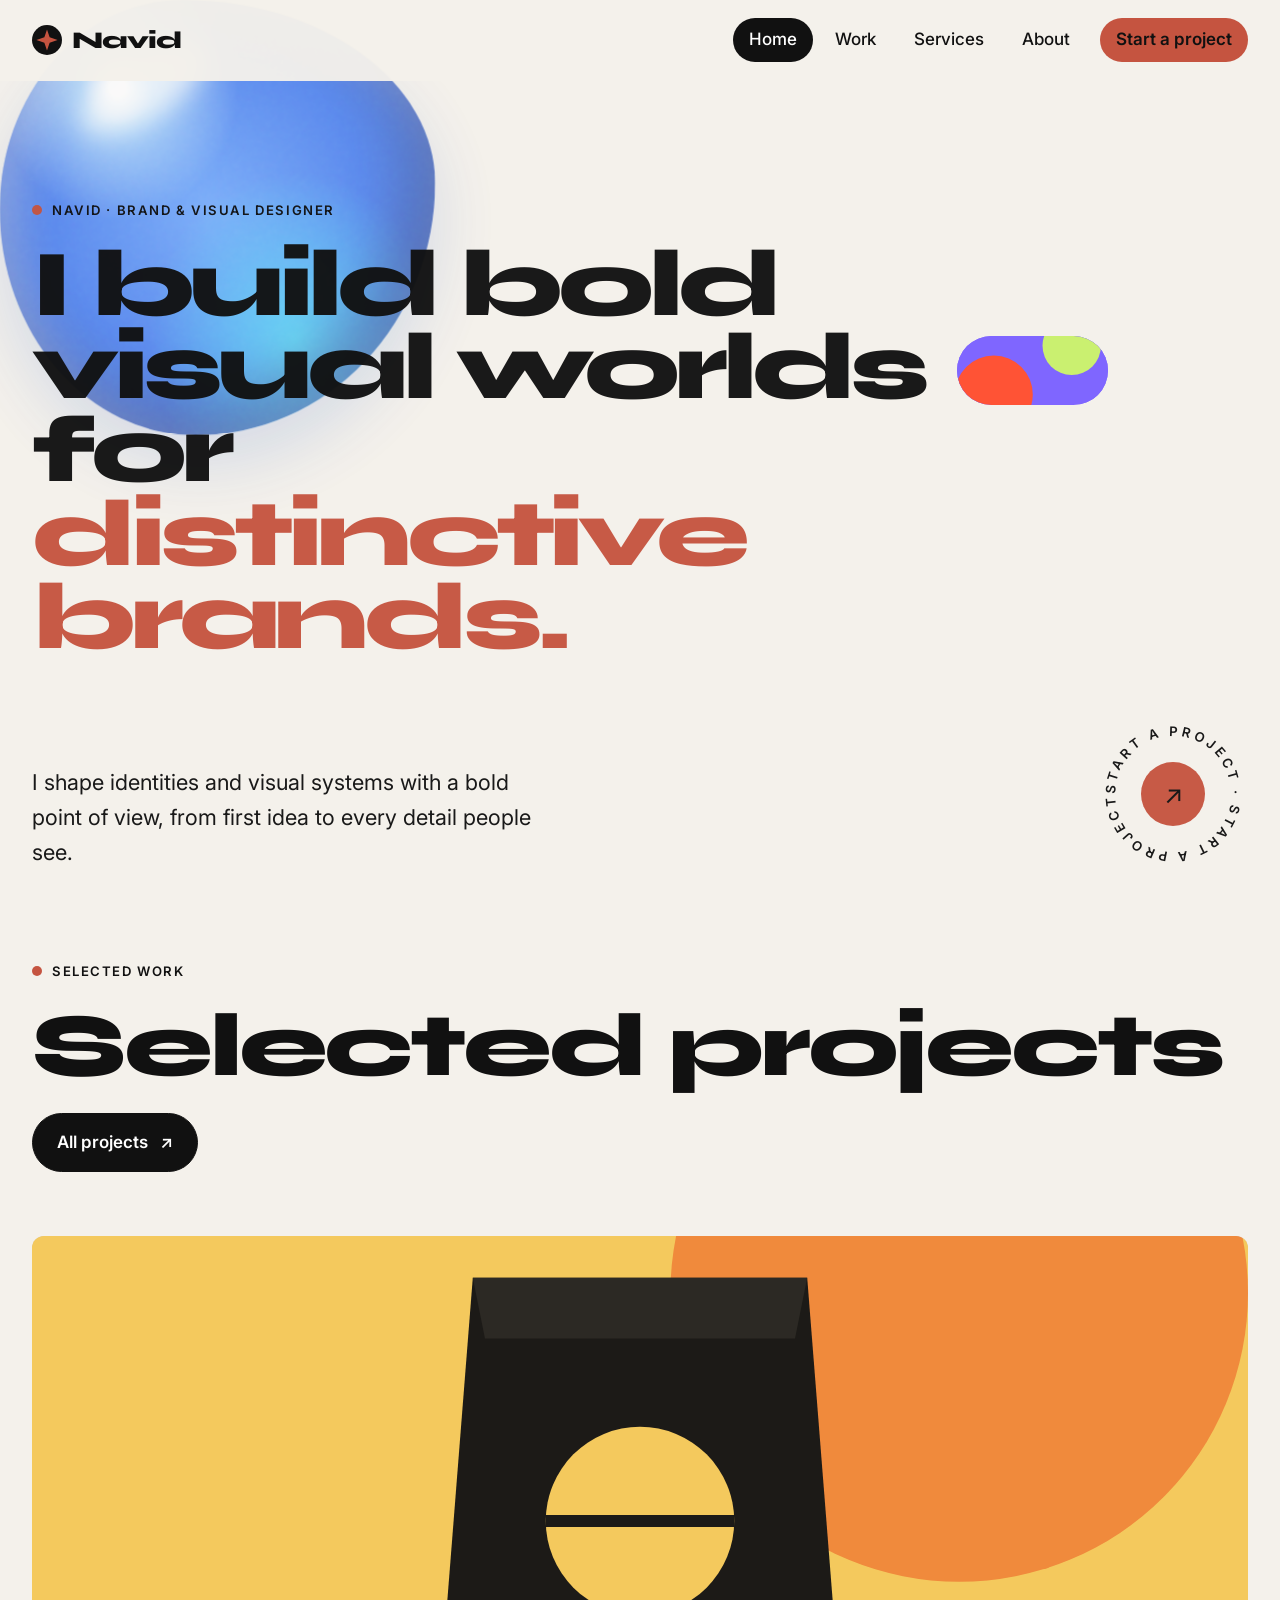
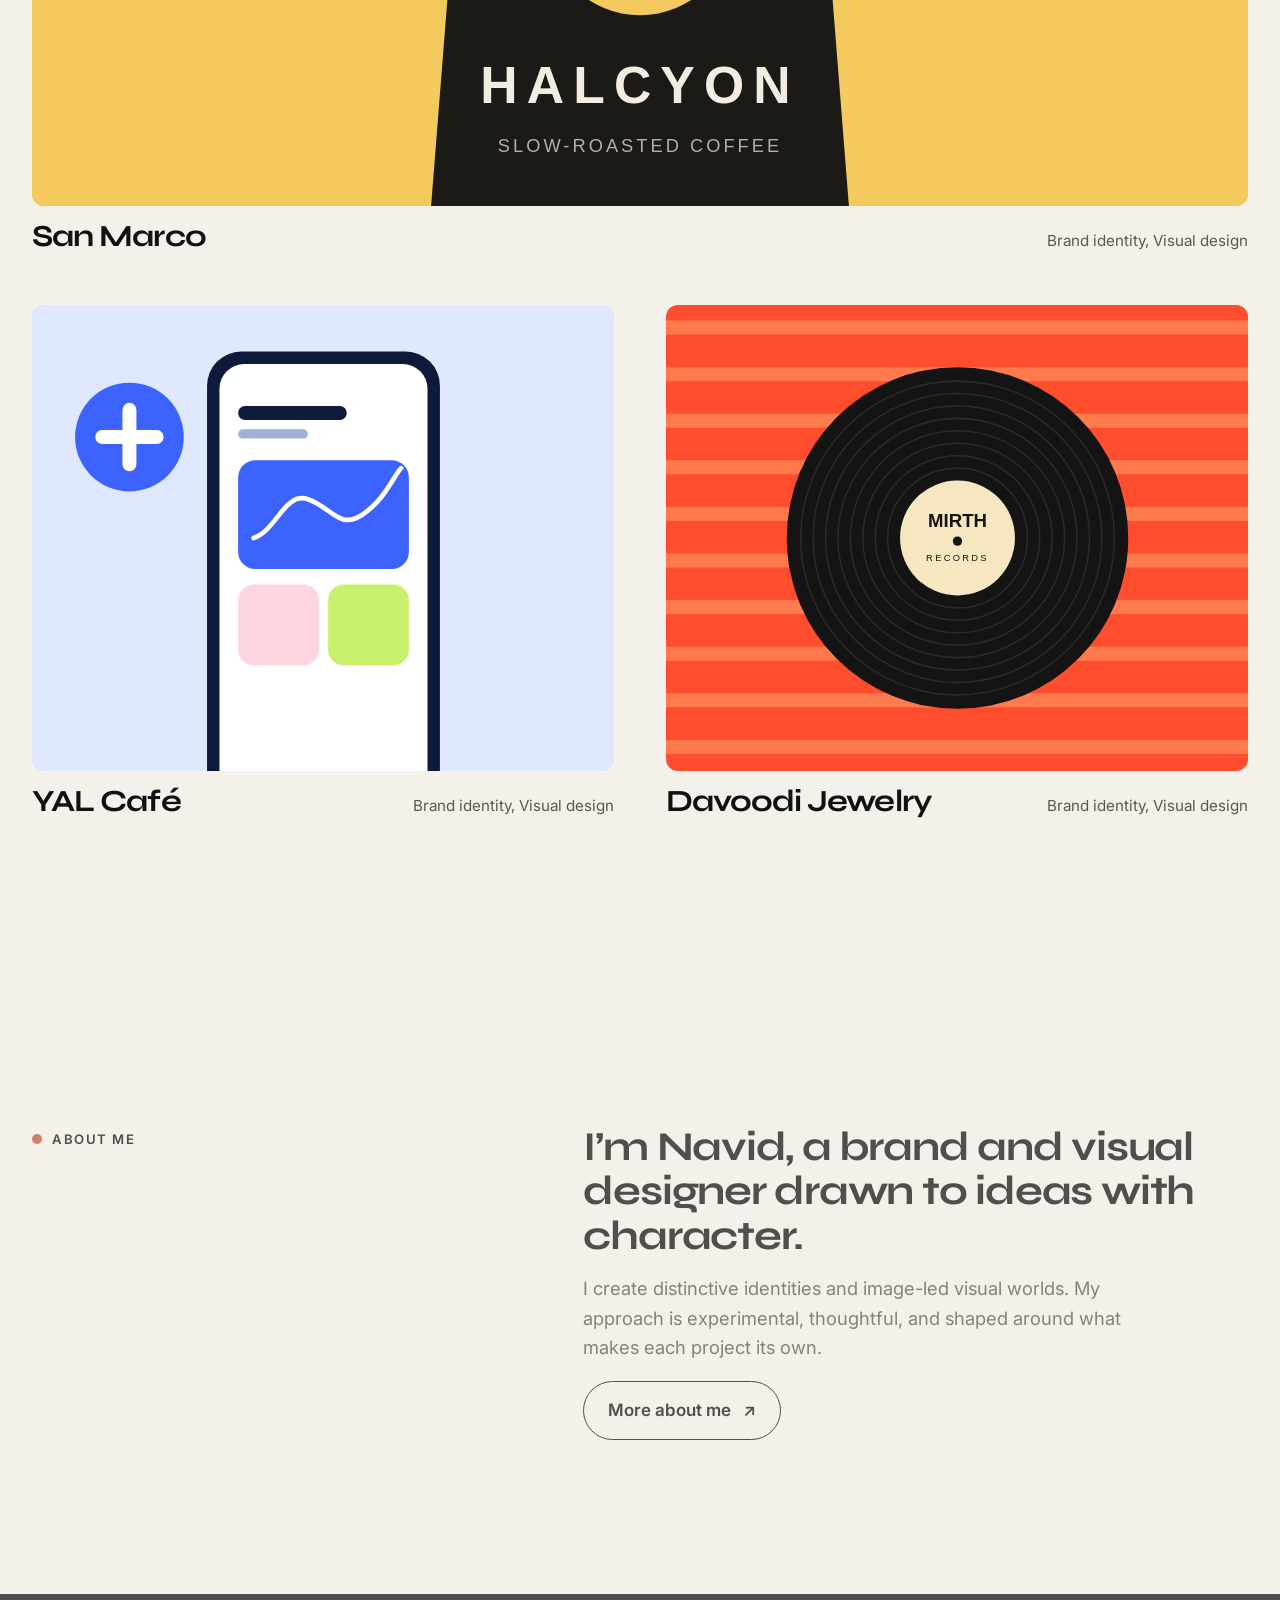
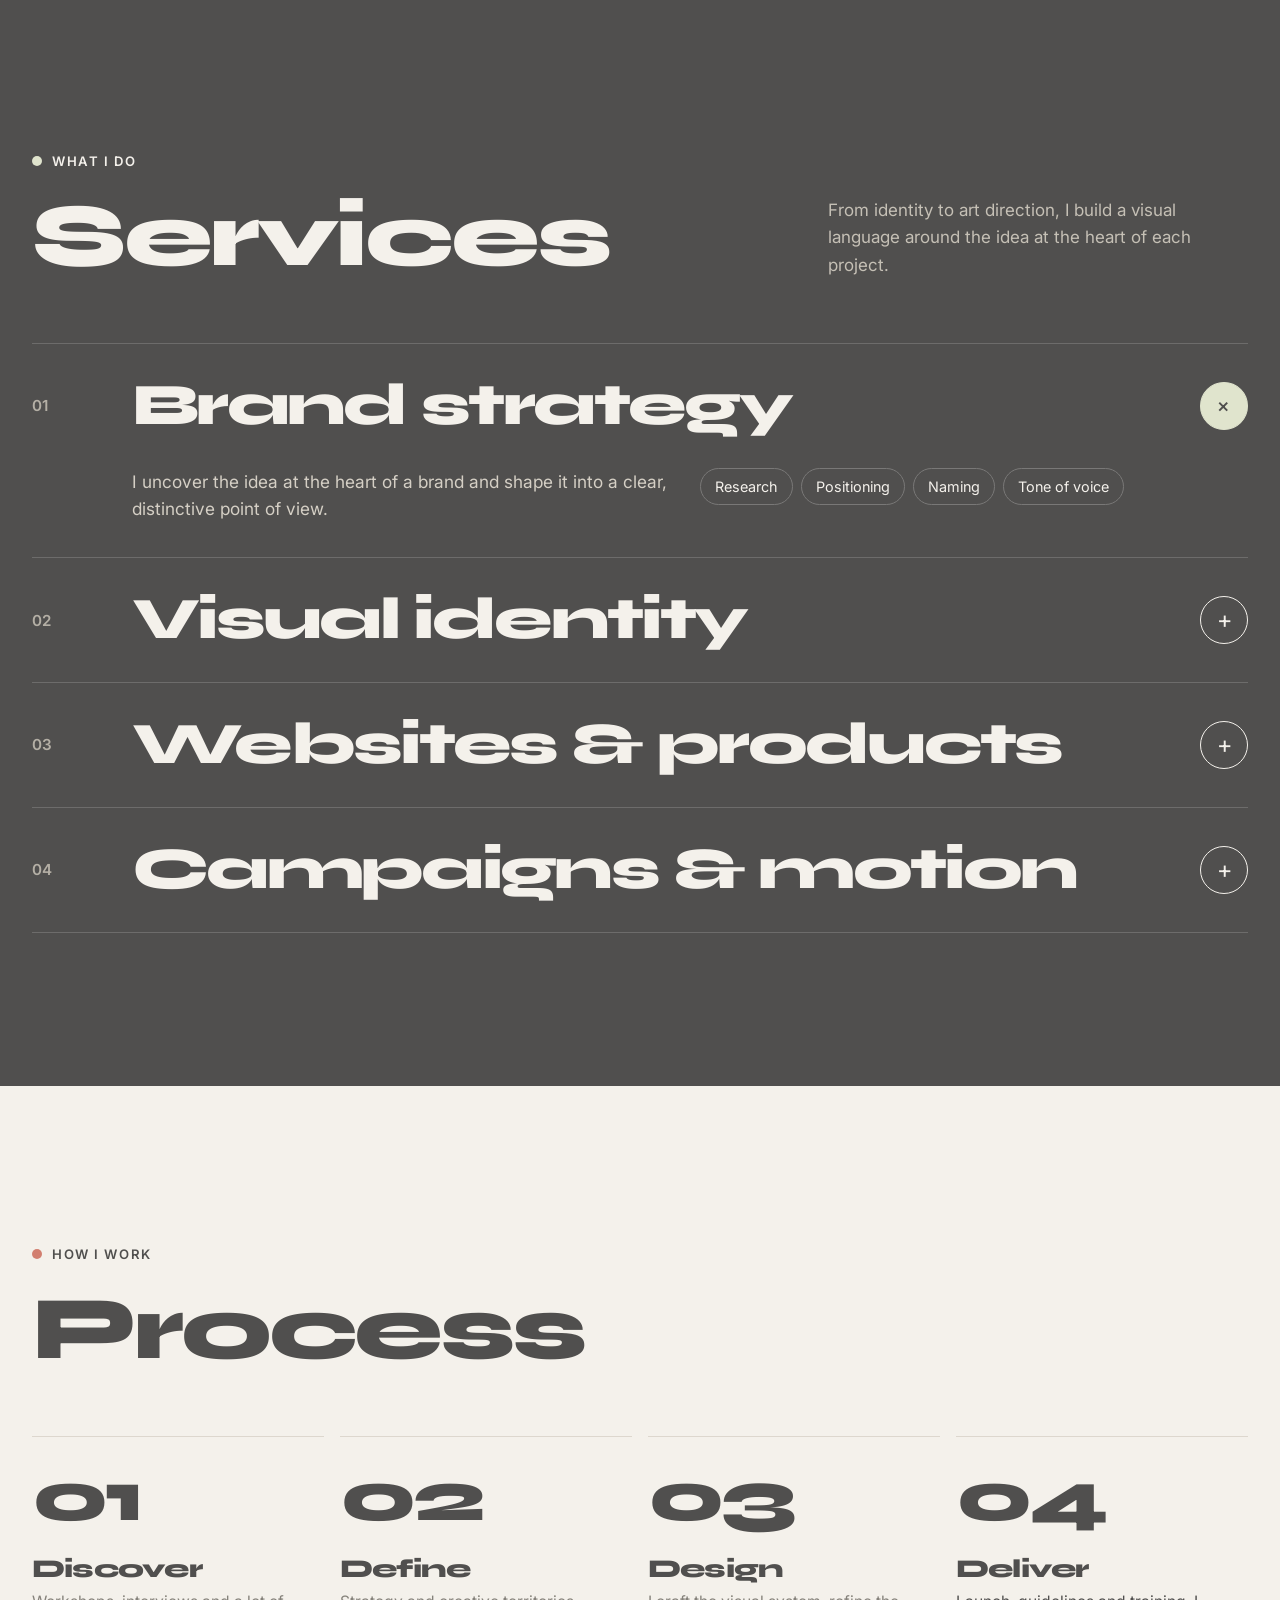
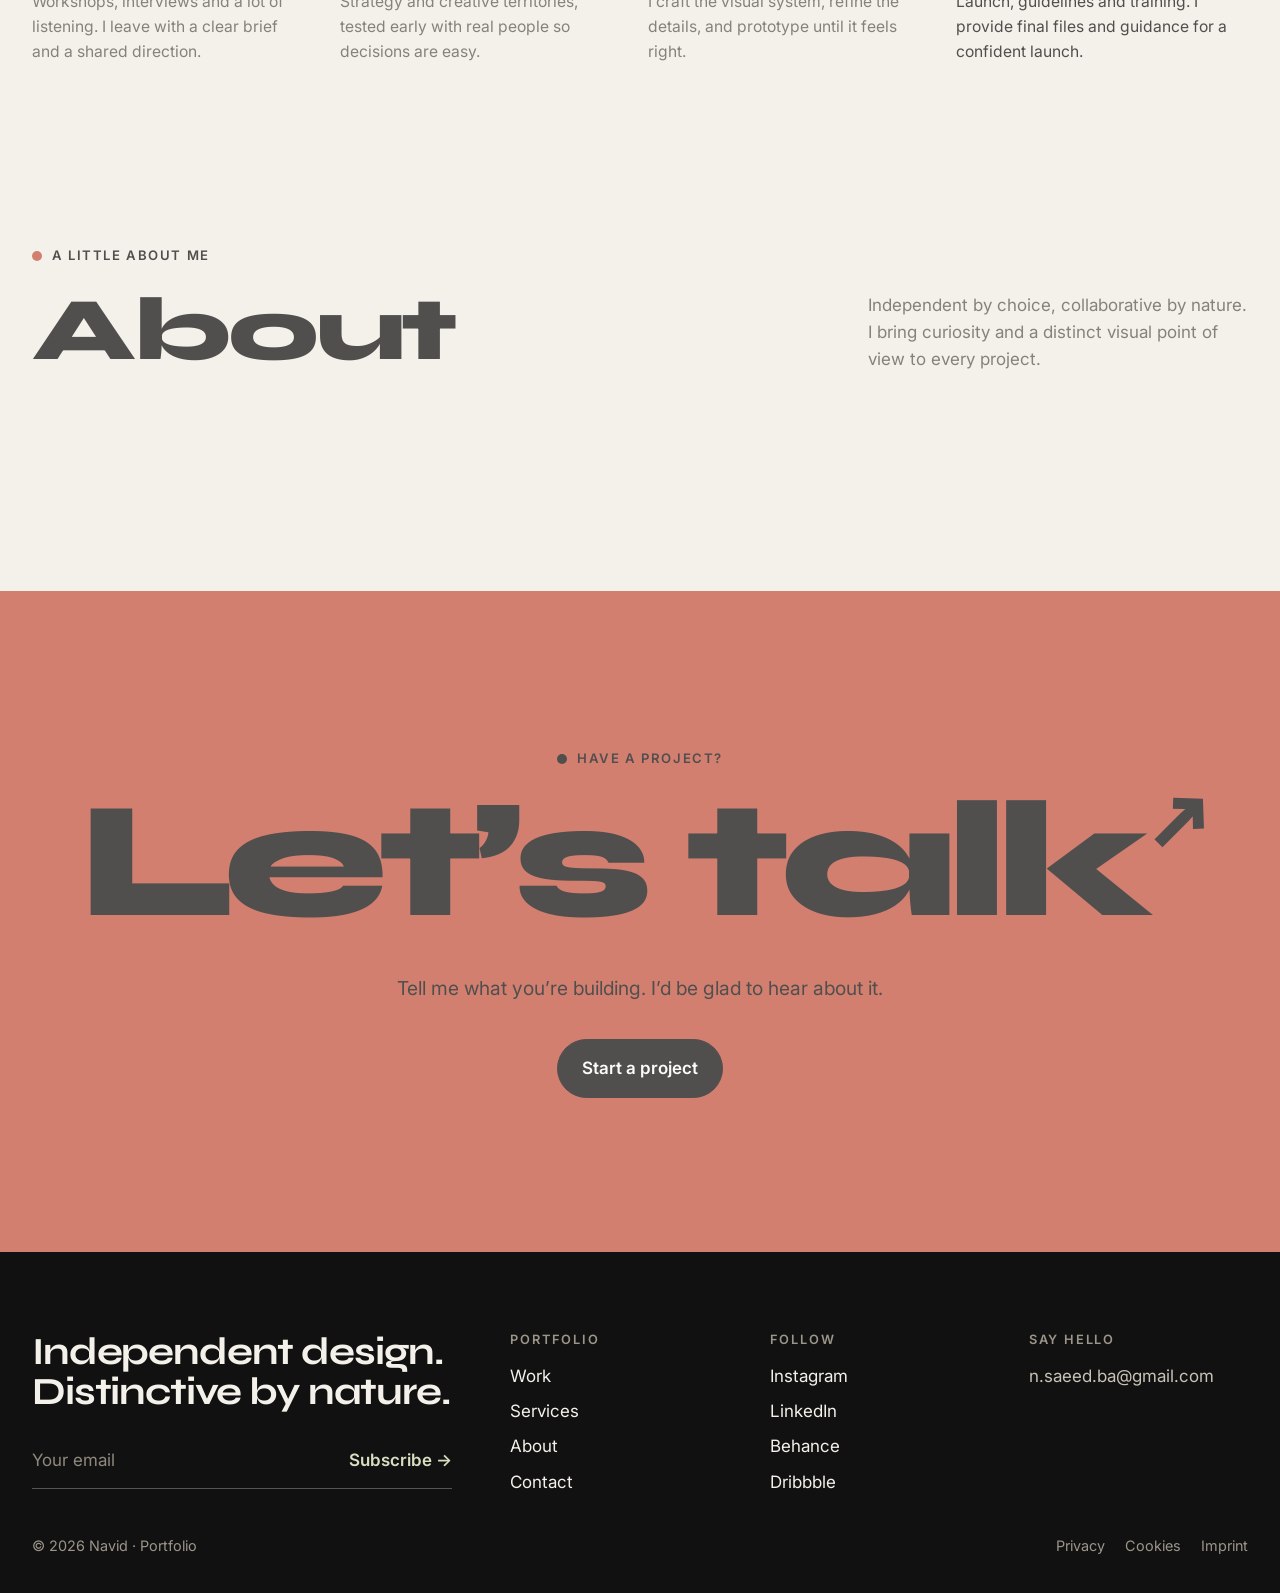
==== index.html @ e33b13fd "Add files via upload" ====
<!doctype html>
<html lang="en" class="no-js">
<head>
  <meta charset="utf-8">
  <meta name="viewport" content="width=device-width, initial-scale=1">
  <title>Navid — Brand &amp; Visual Designer</title>
  <meta name="description" content="Navid is an independent brand and visual designer creating bold identities and visual worlds. Explore work for San Marco, YAL Café, and Davoodi Jewelry.">
  <meta property="og:title" content="Navid — Brand &amp; Visual Designer">
  <meta property="og:description" content="Independent brand and visual design by Navid. Explore work for San Marco, YAL Café, and Davoodi Jewelry.">
  <meta property="og:type" content="website">
  <meta property="og:image" content="assets/img/og-image.svg">
  <meta name="theme-color" content="#111111">
  <link rel="icon" href="data:image/svg+xml,%3Csvg xmlns='http://www.w3.org/2000/svg' viewBox='0 0 34 34'%3E%3Ccircle cx='17' cy='17' r='17' fill='%23111'/%3E%3Cpath d='M17 5l3 9 9 3-9 3-3 9-3-9-9-3 9-3z' fill='%23ff4d2e'/%3E%3C/svg%3E">
  <link rel="preconnect" href="https://fonts.googleapis.com">
  <link rel="preconnect" href="https://fonts.gstatic.com" crossorigin>
  <link href="https://fonts.googleapis.com/css2?family=Inter:wght@400;500;600;700&family=Syne:wght@600;700;800&display=swap" rel="stylesheet">
  <link rel="stylesheet" href="assets/css/style.css">
  <script src="assets/js/main.js" defer></script>
</head>
<body>
  <a class="skip-link" href="#main">Skip to content</a>
  <header class="site-header">
    <nav class="container nav" aria-label="Primary">
      <a class="logo" href="index.html" aria-label="Navid portfolio home"><svg viewBox="0 0 34 34" aria-hidden="true"><circle cx="17" cy="17" r="17" style="fill:var(--ink)"/><path d="M17 5l3 9 9 3-9 3-3 9-3-9-9-3 9-3z" style="fill:var(--brand)"/></svg><span data-zt="brandName">Navid</span></a>
      <button class="menu-toggle" type="button" aria-expanded="false" aria-controls="nav-links"><i aria-hidden="true"></i><span>Menu</span></button>
      <ul class="nav-links" id="nav-links">
        <li><a href="index.html" aria-current="page">Home</a></li>
        <li><a href="work.html">Work</a></li>
        <li><a href="index.html#services">Services</a></li>
        <li><a href="index.html#team">About</a></li>
        <li class="nav-cta"><a href="contact.html">Start a project</a></li>
      </ul>
    </nav>
  </header>

  <main id="main">
    <section class="hero container" aria-labelledby="hero-title">
      <span class="label">Navid · Brand &amp; Visual Designer</span>
      <h1 id="hero-title" data-zt="heading"><span class="line"><span>I build bold</span></span><span class="line"><span>visual worlds <span class="pill-word" aria-hidden="true"><svg viewBox="0 0 160 70" preserveAspectRatio="xMidYMid slice"><rect width="160" height="70" fill="#7b61ff"/><circle cx="40" cy="60" r="40" fill="#ff4d2e"/><circle cx="120" cy="10" r="30" fill="#c9f06b"/></svg></span> for</span></span><span class="line"><span><em>distinctive brands.</em></span></span></h1>
      <div class="hero-foot">
        <p>I shape identities and visual systems with a bold point of view, from first idea to every detail people see.</p>
        <a class="badge" href="contact.html" aria-label="Start a project with Navid">
          <svg class="ring" viewBox="0 0 150 150" aria-hidden="true"><defs><path id="circ" d="M75 75m-58 0a58 58 0 1 1 116 0a58 58 0 1 1-116 0"/></defs><text font-size="13.2" font-weight="600" letter-spacing="3.2" fill="currentColor"><textPath href="#circ">START A PROJECT · START A PROJECT · </textPath></text></svg>
          <span class="dot" aria-hidden="true">&nearr;</span>
        </a>
      </div>
    </section>


    <section class="section container" style="padding-top:0" aria-labelledby="work-title">
      <div class="section-top">
        <div><span class="label">Selected work</span><h2 id="work-title" class="big">Selected projects</h2></div>
        <a class="btn btn-dark" href="work.html">All projects <span class="arrow">&nearr;</span></a>
      </div>
      <div class="work-grid feature">
        <a class="case reveal" href="work.html" data-cat="branding"><div class="case-media"><img src="assets/img/work-halcyon.svg" alt="San Marco project artwork" loading="lazy" width="800" height="600"><span class="view">View project <span class="arrow">&nearr;</span></span></div><div class="case-info"><h3>San Marco</h3><span>Brand identity, Visual design</span></div></a><a class="case reveal" href="work.html" data-cat="digital"><div class="case-media"><img src="assets/img/work-vessel.svg" alt="YAL Café project artwork" loading="lazy" width="800" height="600"><span class="view">View project <span class="arrow">&nearr;</span></span></div><div class="case-info"><h3>YAL Café</h3><span>Brand identity, Visual design</span></div></a><a class="case reveal" href="work.html" data-cat="campaign"><div class="case-media"><img src="assets/img/work-mirth.svg" alt="Davoodi Jewelry project artwork" loading="lazy" width="800" height="600"><span class="view">View project <span class="arrow">&nearr;</span></span></div><div class="case-info"><h3>Davoodi Jewelry</h3><span>Brand identity, Visual design</span></div></a>
      </div>
    </section>

    <section class="section container" aria-labelledby="intro-title">
      <div class="intro">
        <div><span class="label">About me</span></div>
        <div class="reveal">
          <h2 id="intro-title">I’m Navid, a brand and visual designer drawn to ideas with character.</h2>
          <p>I create distinctive identities and image-led visual worlds. My approach is experimental, thoughtful, and shaped around what makes each project its own.</p>
          <a class="btn btn-line" href="#team">More about me <span class="arrow">&nearr;</span></a>
        </div>
      </div>
    </section>

    <section class="section dark" id="services" aria-labelledby="services-title">
      <div class="container">
        <div class="section-top">
          <div><span class="label">What I do</span><h2 id="services-title" class="big">Services</h2></div>
          <p class="muted" style="max-width:420px;margin:0">From identity to art direction, I build a visual language around the idea at the heart of each project.</p>
        </div>
        <div class="services">
          <details class="service" open><summary><span class="num">01</span><h3>Brand strategy</h3><span class="plus" aria-hidden="true">+</span></summary>
            <div class="service-body"><p>I uncover the idea at the heart of a brand and shape it into a clear, distinctive point of view.</p><ul><li>Research</li><li>Positioning</li><li>Naming</li><li>Tone of voice</li></ul></div></details>
          <details class="service"><summary><span class="num">02</span><h3>Visual identity</h3><span class="plus" aria-hidden="true">+</span></summary>
            <div class="service-body"><p>I create expressive identity systems, balancing distinctive marks, typography, colour, and image.</p><ul><li>Logo &amp; type</li><li>Colour</li><li>Guidelines</li><li>Packaging</li></ul></div></details>
          <details class="service"><summary><span class="num">03</span><h3>Websites &amp; products</h3><span class="plus" aria-hidden="true">+</span></summary>
            <div class="service-body"><p>I translate brand ideas into cohesive digital experiences and visual systems.</p><ul><li>UX/UI</li><li>Web development</li><li>Design systems</li><li>E-commerce</li></ul></div></details>
          <details class="service"><summary><span class="num">04</span><h3>Campaigns &amp; motion</h3><span class="plus" aria-hidden="true">+</span></summary>
            <div class="service-body"><p>I develop image-led concepts and art direction for campaigns with a memorable visual point of view.</p><ul><li>Concept</li><li>Art direction</li><li>Motion</li><li>Social</li></ul></div></details>
        </div>
      </div>
    </section>

    <section class="section container" aria-labelledby="process-title">
      <div class="section-top"><div><span class="label">How I work</span><h2 id="process-title" class="big">Process</h2></div></div>
      <ol class="process">
        <li class="reveal"><span class="step">01</span><h3>Discover</h3><p>Workshops, interviews and a lot of listening. I leave with a clear brief and a shared direction.</p></li>
        <li class="reveal"><span class="step">02</span><h3>Define</h3><p>Strategy and creative territories, tested early with real people so decisions are easy.</p></li>
        <li class="reveal"><span class="step">03</span><h3>Design</h3><p>I craft the visual system, refine the details, and prototype until it feels right.</p></li>
        <li class="reveal"><span class="step">04</span><h3>Deliver</h3><p>Launch, guidelines and training. I provide final files and guidance for a confident launch.</p></li>
      </ol>
    </section>

    <section class="section container" id="team" style="padding-top:0" aria-labelledby="team-title">
      <div class="section-top">
        <div><span class="label">A little about me</span><h2 id="team-title" class="big">About</h2></div>
        <p style="max-width:380px;margin:0;color:var(--muted)">Independent by choice, collaborative by nature. I bring curiosity and a distinct visual point of view to every project.</p>
      </div>
    </section>

    <section class="section cta" aria-labelledby="cta-title">
      <div class="container">
        <span class="label">Have a project?</span>
        <h2 id="cta-title"><a href="contact.html">Let’s talk</a></h2>
        <p>Tell me what you’re building. I’d be glad to hear about it.</p>
        <a class="btn btn-dark" href="contact.html">Start a project</a>
      </div>
    </section>
  </main>
  <footer class="site-footer">
    <div class="container">
      <div class="footer-grid">
        <div>
          <h2>Independent design.<br>Distinctive by nature.</h2>
          <!-- Wire this form: point action at Formspree (https://formspree.io/f/xxxx) or add data-netlify="true" on Netlify. -->
          <form class="newsletter" action="#" method="post" data-demo-form novalidate>
            <label class="visually-hidden" for="nl-email">Email address</label>
            <input id="nl-email" type="email" name="email" placeholder="Your email" autocomplete="email" required>
            <button type="submit">Subscribe &rarr;</button>
          </form>
          <p class="form-msg" role="status" aria-live="polite"></p>
        </div>
        <div>
          <h3>Portfolio</h3>
          <ul><li><a href="work.html">Work</a></li><li><a href="index.html#services">Services</a></li><li><a href="index.html#team">About</a></li><li><a href="contact.html">Contact</a></li></ul>
        </div>
        <div>
          <h3>Follow</h3>
          <ul><li><a href="#main">Instagram</a></li><li><a href="#main">LinkedIn</a></li><li><a href="#main">Behance</a></li><li><a href="#main">Dribbble</a></li></ul>
        </div>
        <div>
          <h3>Say hello</h3>
          <address>n.saeed.ba@gmail.com</address>
        </div>
      </div>

      <div class="footer-bottom">
        <span>&copy; <span data-year>2026</span> <span data-zt="brandName">Navid</span> · Portfolio</span>
        <nav aria-label="Legal"><a href="#main">Privacy</a><a href="#main">Cookies</a><a href="#main">Imprint</a></nav>
      </div>
    </div>
  </footer>
</body>
</html>
---- assets/css/style.css ----
/* ==========================================================================
   Navid — personal design portfolio
   Shared theme and layout rules.
   ========================================================================== */
:root {
  --brand: #c55440;
  --accent: #d8dfc1;
  --accent-2: #7b61ff;
  --bg: #f4f1eb;
  --surface: #eae6df;
  --ink: #111111;
  --ink-2: #1c1c1c;
  --text: #111111;
  --muted: #5b5850;
  --line: #d4cec3;
  --radius: 12px;
  --font-display: "Syne", "Helvetica Neue", Arial, sans-serif;
  --font-body: "Inter", system-ui, -apple-system, "Segoe UI", sans-serif;
  --container: 1320px;
  --ease: cubic-bezier(.22, .68, .2, 1);
  --motion-fast: 220ms;
  --motion-medium: 320ms;
}

*, *::before, *::after { box-sizing: border-box; }
html { scroll-behavior: smooth; -webkit-text-size-adjust: 100%; }
body { margin: 0; background: var(--bg); color: var(--text); font: 400 17px/1.6 var(--font-body); -webkit-font-smoothing: antialiased; overflow-x: hidden; }
main, .site-footer { position: relative; z-index: 1; }
img, svg { max-width: 100%; display: block; }
a { color: inherit; text-decoration: none; }
button, input, select, textarea { font: inherit; color: inherit; }
h1, h2, h3, h4 { font-family: var(--font-display); font-weight: 800; line-height: .95; letter-spacing: -0.035em; margin: 0 0 .4em; }
p { margin: 0 0 1em; }
:focus-visible { outline: 3px solid var(--brand); outline-offset: 3px; }
.has-duck-cursor, .has-duck-cursor a, .has-duck-cursor button, .has-duck-cursor [role="button"] { cursor: none !important; }
.has-duck-cursor input, .has-duck-cursor textarea, .has-duck-cursor [contenteditable="true"] { cursor: text !important; }
.has-duck-cursor select { cursor: auto !important; }
.duck-cursor { position: fixed; z-index: 1000; top: 0; left: 0; display: grid; place-items: center; width: 46px; height: 46px; border: 2px solid var(--ink); border-radius: 50%; background: var(--accent); color: var(--ink); pointer-events: none; opacity: 0; visibility: hidden; transition: opacity 140ms ease, width 180ms var(--ease), height 180ms var(--ease), background 180ms ease; will-change: transform; }
.duck-cursor.is-visible { opacity: 1; visibility: visible; }
.duck-cursor-face { font-size: 25px; line-height: 1; transform: translateY(1px); }
.duck-cursor-sound { position: absolute; left: 50%; top: calc(100% + 5px); padding: 2px 7px; border-radius: 999px; background: var(--ink); color: #fff; font: 700 9px/1.5 var(--font-body); letter-spacing: .06em; text-transform: uppercase; opacity: 0; transform: translate(-50%, -3px) scale(.8); transition: opacity 160ms ease, transform 160ms var(--ease); }
.duck-cursor.is-hovering { width: 56px; height: 56px; background: var(--brand); }
.duck-cursor.is-hovering .duck-cursor-face { transform: translateY(-2px) rotate(-10deg); }
.duck-cursor.is-hovering .duck-cursor-sound { opacity: 1; transform: translate(-50%, 0) scale(1); }
.jelly-orb { position: fixed; z-index: 0; top: 0; left: 0; width: clamp(250px, 34vw, 450px); aspect-ratio: 1; pointer-events: none; will-change: transform; }
.jelly-orb-surface { position: absolute; inset: 0; display: block; overflow: hidden; border-radius: 42% 58% 55% 45% / 48% 42% 58% 52%; background: radial-gradient(ellipse at 27% 20%, rgba(255,255,255,.96) 0 2%, rgba(173,225,255,.78) 8%, transparent 27%), radial-gradient(ellipse at 68% 78%, rgba(45,245,255,.7), transparent 35%), radial-gradient(circle at 48% 48%, #438eff 0, #1459ee 49%, #0733aa 100%); box-shadow: inset -25px -30px 54px rgba(0,17,92,.4), inset 15px 12px 42px rgba(255,255,255,.32), 0 30px 70px rgba(15,75,200,.2); opacity: .68; animation: jelly-morph 7s ease-in-out infinite alternate; }
.jelly-orb-surface::before { content: ""; position: absolute; left: 17%; top: 13%; width: 32%; height: 14%; border-radius: 50%; background: rgba(255,255,255,.72); filter: blur(12px); transform: rotate(-32deg); }
.jelly-orb-surface svg { position: absolute; inset: 0; width: 100%; height: 100%; opacity: .18; mix-blend-mode: soft-light; }
@keyframes jelly-morph { 0% { border-radius: 42% 58% 55% 45% / 48% 42% 58% 52%; } 50% { border-radius: 53% 47% 42% 58% / 43% 55% 45% 57%; } 100% { border-radius: 47% 53% 58% 42% / 56% 46% 54% 44%; } }
.skip-link { position: absolute; left: 16px; top: -60px; z-index: 200; background: var(--ink); color: #fff; padding: 10px 16px; font-weight: 700; }
.skip-link:focus { top: 16px; }
.visually-hidden { position: absolute !important; width: 1px; height: 1px; overflow: hidden; clip: rect(0 0 0 0); white-space: nowrap; }
.container { width: min(100% - 64px, var(--container)); margin-inline: auto; }
.section { padding: clamp(88px, 12vw, 176px) 0; }
.label { display: inline-flex; align-items: center; gap: 10px; font-size: .82rem; font-weight: 600; text-transform: uppercase; letter-spacing: .12em; margin-bottom: 22px; }
.label::before { content: ""; width: 10px; height: 10px; border-radius: 50%; background: var(--brand); }
.big { font-size: clamp(2.6rem, 7vw, 6.4rem); }
.arrow { display: inline-block; transition: transform var(--motion-medium) var(--ease); }
a:hover .arrow, a:focus-visible .arrow { transform: translate(3px, -3px); }

/* Buttons */
.btn { display: inline-flex; align-items: center; gap: 12px; padding: 15px 24px; border-radius: 999px; font-weight: 600; border: 1px solid var(--ink); transition: background var(--motion-fast), color var(--motion-fast), transform var(--motion-medium) var(--ease); cursor: pointer; }
.btn:hover, .btn:focus-visible { transform: translateY(-3px); }
.btn-dark { background: var(--ink); color: #fff; }
.btn-dark:hover { background: var(--brand); border-color: var(--brand); color: var(--ink); }
.btn-line:hover { background: var(--ink); color: #fff; }
.btn-lime { background: var(--accent); border-color: var(--accent); color: var(--ink); }
.btn-lime:hover { background: #fff; border-color: #fff; }

/* Header */
.site-header { position: sticky; top: 0; z-index: 100; background: color-mix(in srgb, var(--bg) 96%, transparent); border-bottom: 1px solid transparent; transition: border-color var(--motion-medium); }
.site-header.scrolled { border-bottom-color: var(--line); }
.nav { height: 80px; display: flex; align-items: center; justify-content: space-between; gap: 24px; }
.logo { display: inline-flex; align-items: center; gap: 10px; font: 800 1.5rem var(--font-display); letter-spacing: -.04em; }
.logo svg { width: 30px; height: 30px; transition: transform var(--motion-medium) var(--ease); }
.logo:hover svg, .logo:focus-visible svg { transform: rotate(45deg); }
.nav-links { display: flex; align-items: center; gap: 6px; list-style: none; margin: 0; padding: 0; }
.nav-links a { display: block; padding: 8px 16px; border-radius: 999px; font-weight: 500; transition: background var(--motion-fast), color var(--motion-fast); }
.nav-links a:hover { background: rgba(0,0,0,.06); }
.nav-links a[aria-current="page"] { background: var(--ink); color: #fff; }
.nav-links .nav-cta a { background: var(--brand); color: var(--ink); font-weight: 600; margin-left: 8px; }
.nav-links .nav-cta a:hover { background: var(--ink); color: #fff; }
.menu-toggle { display: none; height: 46px; padding: 0 18px; border-radius: 999px; border: 1.5px solid var(--ink); background: transparent; font-weight: 600; cursor: pointer; align-items: center; gap: 10px; }
.menu-toggle i { position: relative; width: 16px; height: 2px; background: currentColor; transition: .3s; }
.menu-toggle i::before { content: ""; position: absolute; left: 0; top: -5px; width: 16px; height: 2px; background: currentColor; transition: .3s; }
.menu-toggle[aria-expanded="true"] i { transform: rotate(45deg); }
.menu-toggle[aria-expanded="true"] i::before { top: 0; transform: rotate(-90deg); }
@media (max-width: 860px) {
  .menu-toggle { display: inline-flex; }
  .nav-links { display: flex; flex-direction: column; align-items: stretch; position: fixed; inset: 80px 0 auto 0; background: var(--ink); padding: 24px 24px 32px; gap: 2px; opacity: 0; visibility: hidden; transform: translateY(-10px); pointer-events: none; transition: opacity var(--motion-medium), transform var(--motion-medium) var(--ease), visibility var(--motion-medium); }
  .nav-links.open { opacity: 1; visibility: visible; transform: translateY(0); pointer-events: auto; }
  .nav-links a { color: #fff; font: 700 clamp(1.7rem, 7vw, 2.4rem)/1.12 var(--font-display); letter-spacing: -.03em; padding: 10px 12px; border-radius: 8px; }
  .nav-links.open li { animation: menu-item-in var(--motion-medium) var(--ease) both; }
  .nav-links.open li:nth-child(2) { animation-delay: 35ms; }
  .nav-links.open li:nth-child(3) { animation-delay: 70ms; }
  .nav-links.open li:nth-child(4) { animation-delay: 105ms; }
  .nav-links.open li:nth-child(5) { animation-delay: 140ms; }
  @keyframes menu-item-in { from { opacity: 0; transform: translateY(8px); } to { opacity: 1; transform: none; } }
  .nav-links.open a[aria-current="page"] { background: rgba(255,255,255,.1); }
  .nav-links.open .nav-cta a { margin: 12px 0 0; text-align: center; color: var(--ink); font-size: 1.1rem; border-radius: 999px; }
  .no-js .menu-toggle { display: none; }
  .no-js .nav-links { position: static; opacity: 1; visibility: visible; transform: none; pointer-events: auto; padding: 12px 0; background: transparent; }
  .no-js .nav-links a { color: var(--ink); font: 500 1rem/1.4 var(--font-body); }
}

/* Hero */
.hero { padding: clamp(56px, 9vw, 118px) 0 clamp(56px, 7vw, 88px); position: relative; }
.hero h1 { font-size: clamp(3.1rem, 11.2vw, 11.5rem); line-height: .88; letter-spacing: -.055em; margin: 0; }
.hero h1 .line { display: block; overflow: hidden; }
.hero h1 .line > span { display: inline-block; animation: hero-reveal .7s var(--ease) both; }
.hero h1 .line:nth-child(2) > span { animation-delay: 45ms; }
.hero h1 .line:nth-child(3) > span { animation-delay: 90ms; }
@keyframes hero-reveal { from { opacity: 0; transform: translateY(18px); clip-path: inset(0 0 35%); } to { opacity: 1; transform: none; clip-path: inset(0); } }
.hero h1 em { font-style: normal; color: var(--brand); }
.hero h1 .pill-word { display: inline-flex; align-items: center; vertical-align: middle; height: .72em; width: 1.6em; border-radius: 999px; margin: 0 .08em; overflow: hidden; background: var(--accent-2); position: relative; top: -.04em; transform: translate3d(var(--hero-pointer-x, 0px), var(--hero-pointer-y, 0px), 0); transition: transform 350ms var(--ease); }
.hero h1 .pill-word svg { width: 100%; height: 100%; }
.hero-foot { display: grid; grid-template-columns: 1fr auto; align-items: end; gap: 32px; margin-top: clamp(32px, 5vw, 60px); }
.hero-foot p { font-size: clamp(1.1rem, 1.7vw, 1.4rem); max-width: 520px; margin: 0; }
.badge { width: 150px; height: 150px; position: relative; flex: none; display: grid; place-items: center; }
.badge svg.ring { position: absolute; inset: 0; width: 100%; height: 100%; animation: spin 32s linear infinite; }
.badge .dot { width: 64px; height: 64px; border-radius: 50%; background: var(--brand); display: grid; place-items: center; font-size: 1.6rem; transition: transform .3s; }
.badge:hover .dot, .badge:focus-visible .dot { transform: scale(1.06) rotate(45deg); }
@keyframes spin { to { transform: rotate(360deg); } }
@media (max-width: 640px) { .hero-foot { grid-template-columns: 1fr; } .badge { width: 120px; height: 120px; } }

/* Introduction */
.intro { display: grid; grid-template-columns: 1fr 1.4fr; gap: clamp(32px, 6vw, 100px); }
.intro h2 { font-size: clamp(2rem, 4.2vw, 3.6rem); line-height: 1.02; }
.intro p { font-size: 1.15rem; color: var(--muted); max-width: 560px; }
@media (max-width: 860px) { .intro { grid-template-columns: 1fr; } }

/* Work */
.section-top { display: flex; justify-content: space-between; align-items: end; gap: 24px; flex-wrap: wrap; margin-bottom: clamp(36px, 5vw, 64px); }
.section-top h2 { margin: 0; }
.work-grid { display: grid; grid-template-columns: repeat(2, minmax(0, 1fr)); gap: clamp(24px, 4vw, 56px); }
.work-grid.feature .case:nth-child(3n+1) { grid-column: 1 / -1; }
.work-grid.feature .case:nth-child(3n+1) .case-media { aspect-ratio: 16 / 7.5; }
.case { display: block; }
.case-media { position: relative; border-radius: var(--radius); overflow: hidden; aspect-ratio: 5 / 4; background: var(--line); }
.case-media img { width: 100%; height: 100%; object-fit: cover; transform: translate3d(var(--hover-x, 0px), calc(var(--scroll-shift, 0px) + var(--hover-y, 0px)), 0) scale(var(--image-scale, 1)); transition: transform 350ms var(--ease); will-change: transform; }
.case:hover .case-media img, .case:focus-visible .case-media img { --image-scale: 1.035; }
.case-media .view { position: absolute; right: 16px; bottom: 16px; background: var(--bg); color: var(--ink); padding: 9px 15px; border-radius: 999px; font-weight: 600; font-size: .85rem; transform: translateY(6px); opacity: 0; transition: opacity var(--motion-fast), transform var(--motion-fast) var(--ease); }
.case:hover .view, .case:focus-visible .view { transform: none; opacity: 1; }
.case-info { display: flex; justify-content: space-between; align-items: baseline; gap: 16px; padding-top: 16px; }
.case-info h3 { font-size: clamp(1.4rem, 2.4vw, 2rem); margin: 0; letter-spacing: -.03em; }
.case-info span { color: var(--muted); font-size: .95rem; text-align: right; }
.case-info h3 { transition: color var(--motion-fast); }
.case:hover .case-info h3, .case:focus-visible .case-info h3 { color: var(--brand); }
.case-meta { opacity: .72; transition: opacity var(--motion-fast); }
.case:hover .case-meta, .case:focus-visible .case-meta { opacity: 1; }
@media (hover: none) { .case-media .view { opacity: 1; transform: none; } }
@media (max-width: 720px) {
  .work-grid { grid-template-columns: 1fr; }
  .work-grid.feature .case:nth-child(3n+1) .case-media { aspect-ratio: 4 / 3; }
  .case-info { flex-direction: column; gap: 2px; }
  .case-info span { text-align: left; }
}

/* Services */
.dark { background: var(--ink); color: var(--bg); }
.dark .label::before { background: var(--accent); }
.dark .muted { color: #b3ada0; }
.services { border-top: 1px solid #3a3a3a; }
.service { border-bottom: 1px solid #3a3a3a; }
.service summary { list-style: none; cursor: pointer; display: grid; grid-template-columns: 80px 1fr auto; align-items: center; gap: 20px; padding: clamp(22px, 3vw, 34px) 0; transition: color var(--motion-fast), padding var(--motion-medium) var(--ease); }
.service summary::-webkit-details-marker { display: none; }
.service summary:hover, .service summary:focus-visible { color: var(--accent); padding-left: 8px; }
.service .num { font: 600 .95rem var(--font-body); color: #9c968a; }
.service h3 { font-size: clamp(1.8rem, 4.6vw, 4rem); margin: 0; letter-spacing: -.045em; }
.service .plus { width: 48px; height: 48px; border-radius: 50%; border: 1px solid currentColor; display: grid; place-items: center; font-size: 1.5rem; transition: transform var(--motion-medium) var(--ease), background var(--motion-fast); }
.service[open] .plus { transform: rotate(45deg); background: var(--accent); color: var(--ink); border-color: var(--accent); }
.service-body { display: grid; grid-template-columns: 80px 1fr 1fr; gap: 20px; padding-bottom: 34px; }
.service-body p { color: #c9c3b6; font-size: 1.08rem; margin: 0; grid-column: 2; }
.service-body ul { grid-column: 3; list-style: none; margin: 0; padding: 0; display: flex; flex-wrap: wrap; gap: 8px; align-content: start; }
.service-body li { border: 1px solid #4a4a4a; padding: 6px 14px; border-radius: 999px; font-size: .9rem; }
@media (max-width: 760px) {
  .service summary { grid-template-columns: 40px 1fr auto; gap: 12px; }
  .service .plus { width: 42px; height: 42px; }
  .service-body { grid-template-columns: 1fr; }
  .service-body p, .service-body ul { grid-column: 1; }
}

/* Process */
.process { display: grid; grid-template-columns: repeat(4, 1fr); gap: 16px; counter-reset: p; list-style: none; padding: 0; margin: 0; }
.process li { background: transparent; border-top: 1px solid var(--line); padding: 24px 20px 24px 0; min-height: 250px; display: flex; flex-direction: column; position: relative; overflow: hidden; transition: transform var(--motion-medium) var(--ease); }
.process li:hover { transform: translateY(-3px); }
.process .step { font: 800 4.5rem/1 var(--font-display); letter-spacing: -.06em; margin-bottom: auto; }
.process h3 { font-size: 1.6rem; margin: 24px 0 8px; letter-spacing: -.03em; }
.process p { margin: 0; font-size: .98rem; }
.process li:nth-child(1) p, .process li:nth-child(2) p, .process li:nth-child(3) p { color: var(--muted); }
@media (max-width: 1000px) { .process { grid-template-columns: 1fr 1fr; } }
@media (max-width: 560px) { .process { grid-template-columns: 1fr; } .process li { min-height: 0; } .process .step { margin-bottom: 20px; } }

/* Big CTA */
.cta { background: var(--brand); color: var(--ink); text-align: center; overflow: hidden; }
.cta .label::before { background: var(--ink); }
.cta h2 { font-size: clamp(3rem, 13vw, 13rem); line-height: .85; letter-spacing: -.06em; margin: 0 0 40px; }
.cta h2 a { display: inline-block; transition: transform var(--motion-medium) var(--ease); }
.cta h2 a:hover, .cta h2 a:focus-visible { transform: skewX(-3deg); }
.cta p { font-size: 1.2rem; max-width: 540px; margin: 0 auto 36px; }

/* Footer */
.site-footer { background: var(--ink); color: var(--bg); padding: 80px 0 36px; }
.footer-grid { display: grid; grid-template-columns: 2fr 1fr 1fr 1fr; gap: 40px; }
.footer-grid h2 { font-size: clamp(1.8rem, 3vw, 2.6rem); line-height: 1.05; margin-bottom: 20px; }
.footer-grid h3 { font: 600 .8rem var(--font-body); text-transform: uppercase; letter-spacing: .14em; color: #9c968a; margin-bottom: 16px; }
.footer-grid ul { list-style: none; padding: 0; margin: 0; display: grid; gap: 8px; }
.footer-grid a:hover { color: var(--accent); }
.footer-grid address { font-style: normal; color: #c9c3b6; }
.newsletter { display: flex; border-bottom: 1.5px solid #555; max-width: 420px; }
.newsletter input { flex: 1; min-width: 0; background: none; border: 0; padding: 14px 0; color: var(--bg); }
.newsletter input::placeholder { color: #8f897d; }
.newsletter input:focus { outline: none; }
.newsletter:focus-within { border-color: var(--accent); }
.newsletter button { background: none; border: 0; color: var(--accent); font-weight: 600; cursor: pointer; padding: 0 0 0 12px; }
.form-msg { min-height: 1.4em; font-size: .92rem; margin-top: 10px; color: var(--accent); }
.footer-bottom { display: flex; justify-content: space-between; flex-wrap: wrap; gap: 16px; color: #9c968a; font-size: .9rem; }
.footer-bottom nav { display: flex; gap: 20px; }
.footer-bottom a:hover { color: var(--bg); }
@media (max-width: 900px) { .footer-grid { grid-template-columns: 1fr 1fr; } .footer-grid > div:first-child { grid-column: 1 / -1; } }

/* ---------- Work page ---------- */
.page-hero { padding: clamp(50px, 8vw, 110px) 0 clamp(40px, 6vw, 70px); }
.page-hero h1 { font-size: clamp(3.4rem, 12vw, 12rem); line-height: .85; letter-spacing: -.06em; margin: 0; }
.page-hero h1 sup { font-size: .25em; vertical-align: top; position: relative; top: .5em; color: var(--brand); letter-spacing: 0; }
.page-hero p { font-size: clamp(1.1rem, 1.6vw, 1.35rem); max-width: 620px; margin: 28px 0 0; color: var(--muted); }
.filters { display: flex; flex-wrap: wrap; gap: 10px; margin-bottom: 40px; }
.filters button { border: 1px solid var(--ink); background: transparent; border-radius: 999px; padding: 9px 16px; font-weight: 600; cursor: pointer; transition: background var(--motion-fast), color var(--motion-fast), transform var(--motion-fast); }
.filters button:hover, .filters button:focus-visible { transform: translateY(-2px); }
.filters button:hover { background: rgba(0,0,0,.06); }
.filters button[aria-pressed="true"] { background: var(--ink); color: #fff; }
.case[hidden] { display: none; }
.case-meta { display: flex; gap: 8px; flex-wrap: wrap; margin-top: 10px; }
.case-meta i { font-style: normal; font-size: .82rem; padding: 4px 12px; border-radius: 999px; background: rgba(0,0,0,.06); }
/* ---------- Contact page ---------- */
.contact-grid { display: grid; grid-template-columns: 1.5fr 1fr; gap: clamp(40px, 7vw, 110px); align-items: start; }
.form { display: grid; gap: 34px; }
.field { display: grid; gap: 6px; }
.field label, .field legend { font-weight: 600; font-size: .95rem; }
.field input, .field textarea, .field select { width: 100%; background: transparent; border: 0; border-bottom: 1.5px solid var(--ink); padding: 12px 0; font-size: clamp(1.15rem, 2vw, 1.5rem); border-radius: 0; transition: border-color .2s; }
.field textarea { min-height: 140px; resize: vertical; }
.field input::placeholder, .field textarea::placeholder { color: #8a857a; }
.field input:focus, .field textarea:focus { outline: none; border-color: var(--brand); }
.field input:focus-visible, .field textarea:focus-visible { box-shadow: 0 2px 0 0 var(--brand); }
.two { display: grid; grid-template-columns: 1fr 1fr; gap: 34px; }
fieldset.field { border: 0; padding: 0; margin: 0; }
.chips { display: flex; flex-wrap: wrap; gap: 10px; margin-top: 10px; }
.chips label { position: relative; cursor: pointer; }
.chips input { position: absolute; opacity: 0; inset: 0; cursor: pointer; }
.chips span { display: inline-block; padding: 10px 18px; border: 1.5px solid var(--ink); border-radius: 999px; font-weight: 500; transition: .2s; }
.chips label:hover span { background: rgba(0,0,0,.06); }
.chips input:checked + span { background: var(--ink); color: #fff; }
.chips input:focus-visible + span { outline: 3px solid var(--brand); outline-offset: 2px; }
.form .error { color: #b3261e; font-size: .9rem; min-height: 1.2em; }
.form-status { font-weight: 600; padding: 16px 20px; border-radius: 14px; background: var(--accent); display: none; }
.form-status.show { display: block; }
.contact-aside { display: grid; gap: 28px; }
.aside-card { background: var(--surface); border-radius: var(--radius); padding: 30px; }
.aside-card h2 { font-size: 1.6rem; letter-spacing: -.03em; }
.aside-card a.big-link { font: 700 clamp(1.2rem, 2.2vw, 1.6rem) var(--font-display); letter-spacing: -.02em; border-bottom: 2px solid currentColor; }
.aside-card p { color: var(--muted); }
@media (max-width: 900px) { .contact-grid { grid-template-columns: 1fr; } }
@media (max-width: 560px) { .two { grid-template-columns: 1fr; } }

/* Motion and final type scale */
.reveal { opacity: 0; transform: translateY(24px); transition: opacity 720ms var(--ease), transform 720ms var(--ease); transition-delay: var(--reveal-delay, 0ms); }
.reveal.in-view { opacity: 1; transform: none; }
.no-js .reveal { opacity: 1; transform: none; }
.scroll-fade { opacity: var(--scroll-opacity, 1); }
main { overflow-x: clip; }
.page-hero h1 { font-size: clamp(2.8rem, 10vw, 10rem); }
.hero h1 { font-size: clamp(2.8rem, 7.4vw, 8.4rem); }
.intro h2 { font-weight: 700; font-size: clamp(1.8rem, 3.2vw, 2.9rem); line-height: 1.08; letter-spacing: -.03em; }
.case-info h3 { font-weight: 700; }
.footer-grid h2 { font-weight: 700; letter-spacing: -.03em; }
.cta h2 a::after { content: "\2197"; font-size: .45em; vertical-align: top; margin-left: .05em; display: inline-block; transition: transform var(--motion-medium) var(--ease); }
.cta h2 a:hover::after, .cta h2 a:focus-visible::after { transform: translate(4px, -4px); }
.intro, .section-top, .page-hero { scroll-margin-top: 100px; }
@media (max-width: 600px) {
  .container { width: calc(100% - 36px); }
  .hero h1 { font-size: clamp(2.55rem, 12vw, 4.6rem); }
  .hero h1 .pill-word { width: 1.25em; }
  .hero-foot { gap: 24px; }
  .badge { width: 108px; height: 108px; }
  .badge .dot { width: 48px; height: 48px; }
  .work-grid { gap: 32px; }
  .work-grid.feature .case:nth-child(3n+1) .case-media { aspect-ratio: 5 / 4; }
  .section { padding-block: 76px; }
  .jelly-orb { width: min(74vw, 320px); }
}
@media (prefers-reduced-motion: reduce) {
  *, *::before, *::after { animation-duration: .01ms !important; animation-iteration-count: 1 !important; transition-duration: .01ms !important; scroll-behavior: auto !important; }
  .reveal, .scroll-fade { opacity: 1 !important; transform: none; }
  .jelly-orb-surface { animation: none; }
}
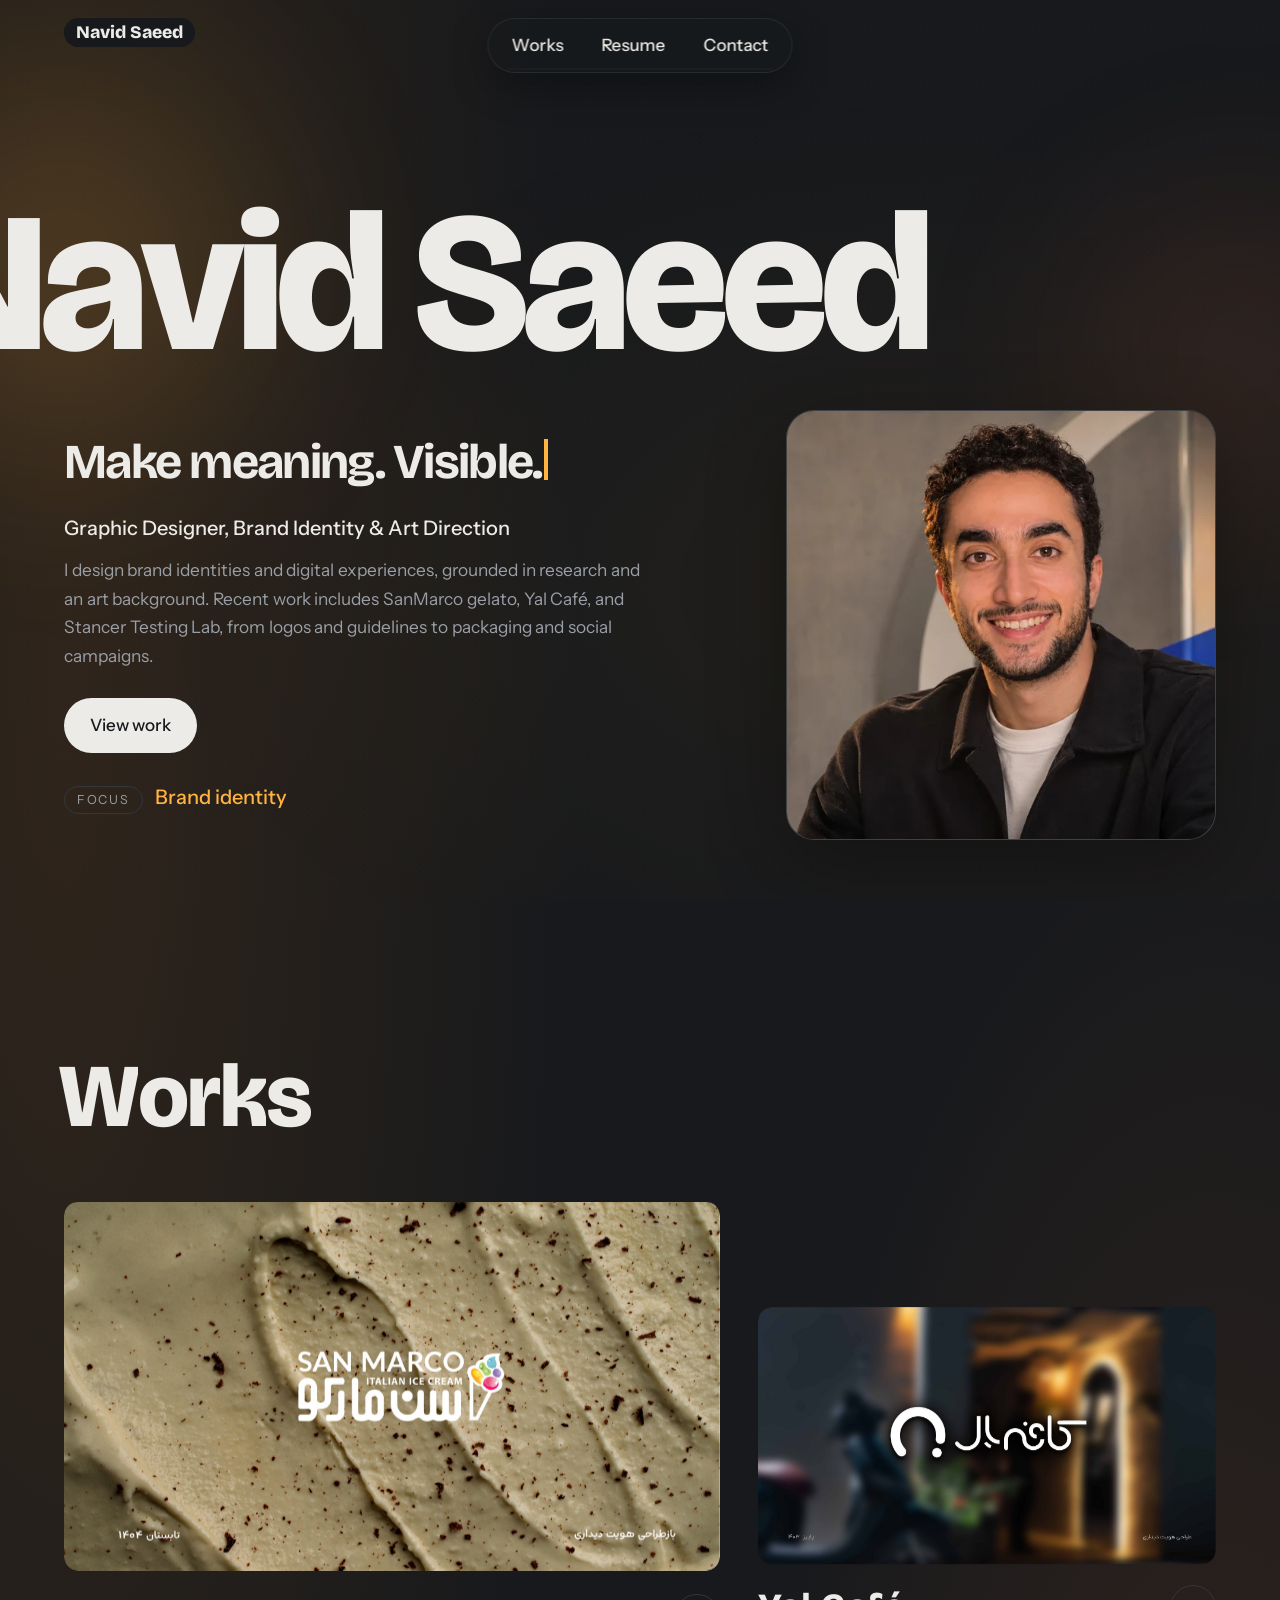
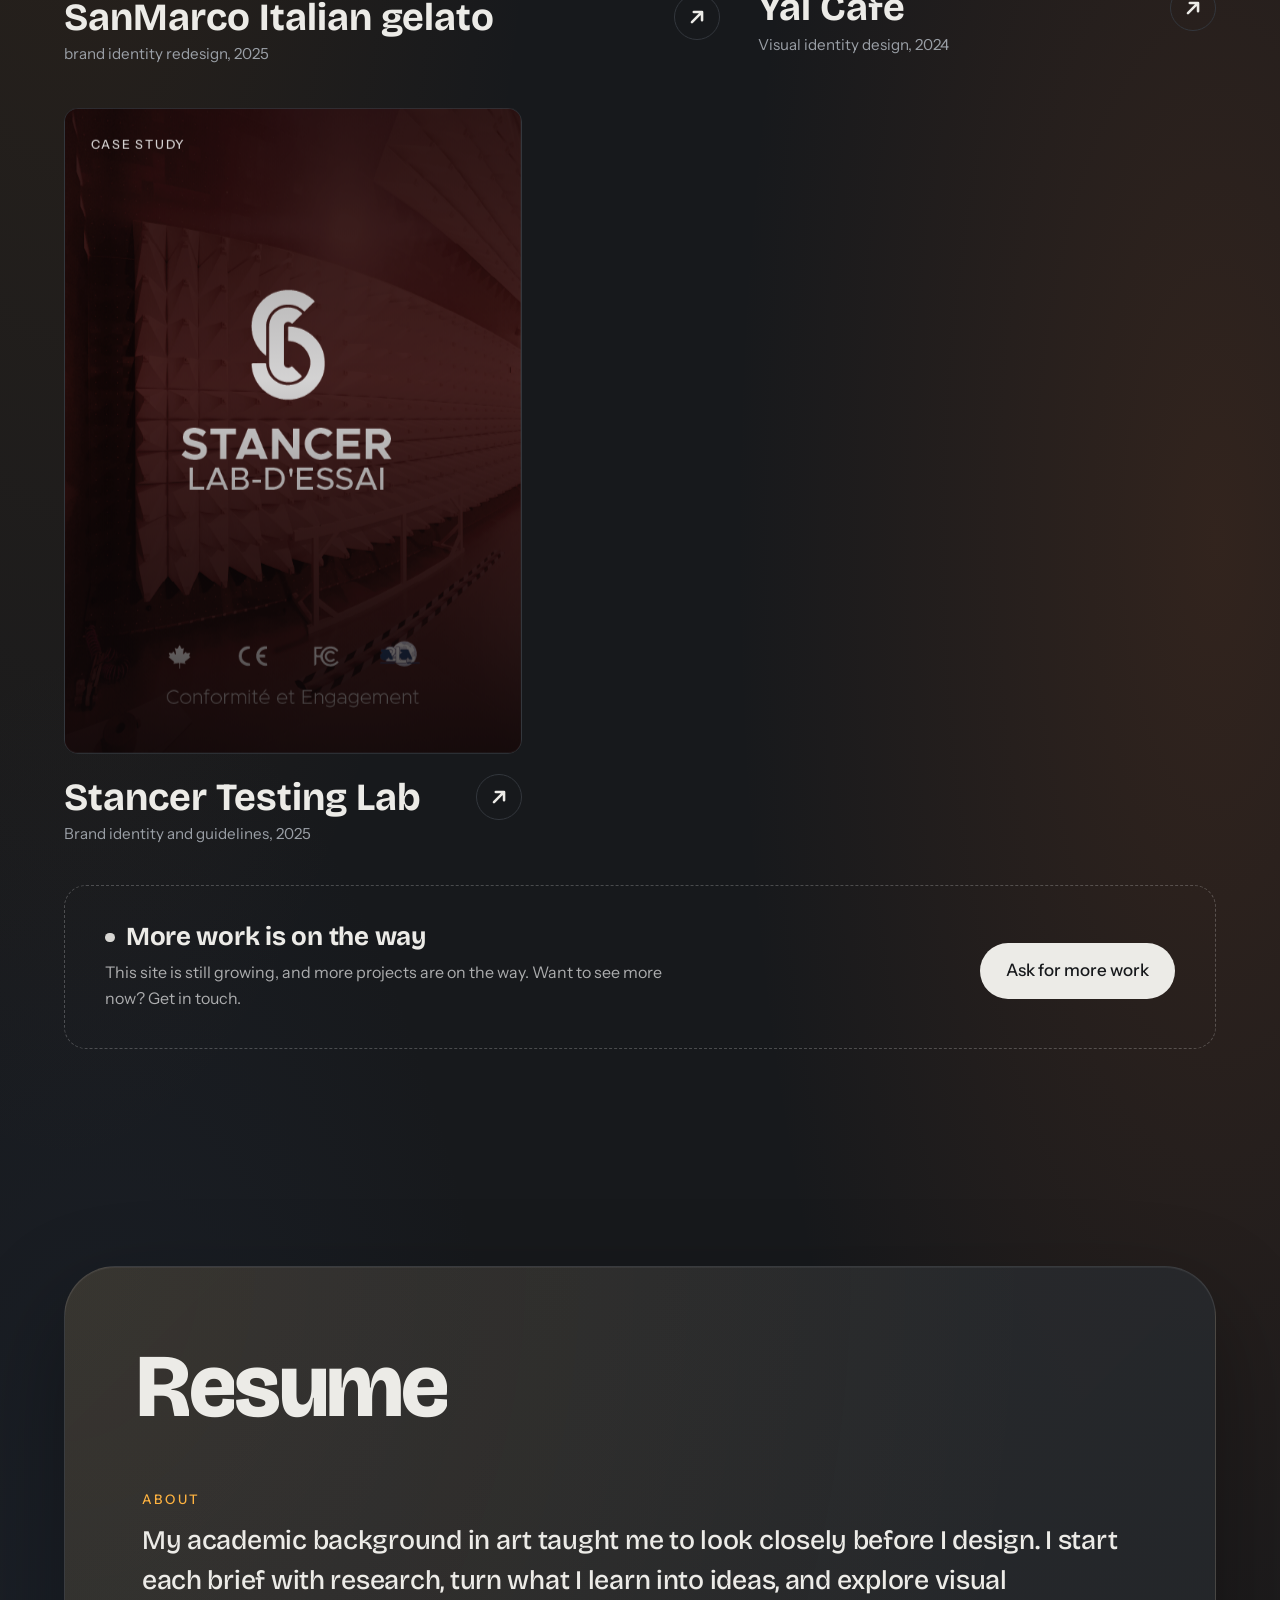
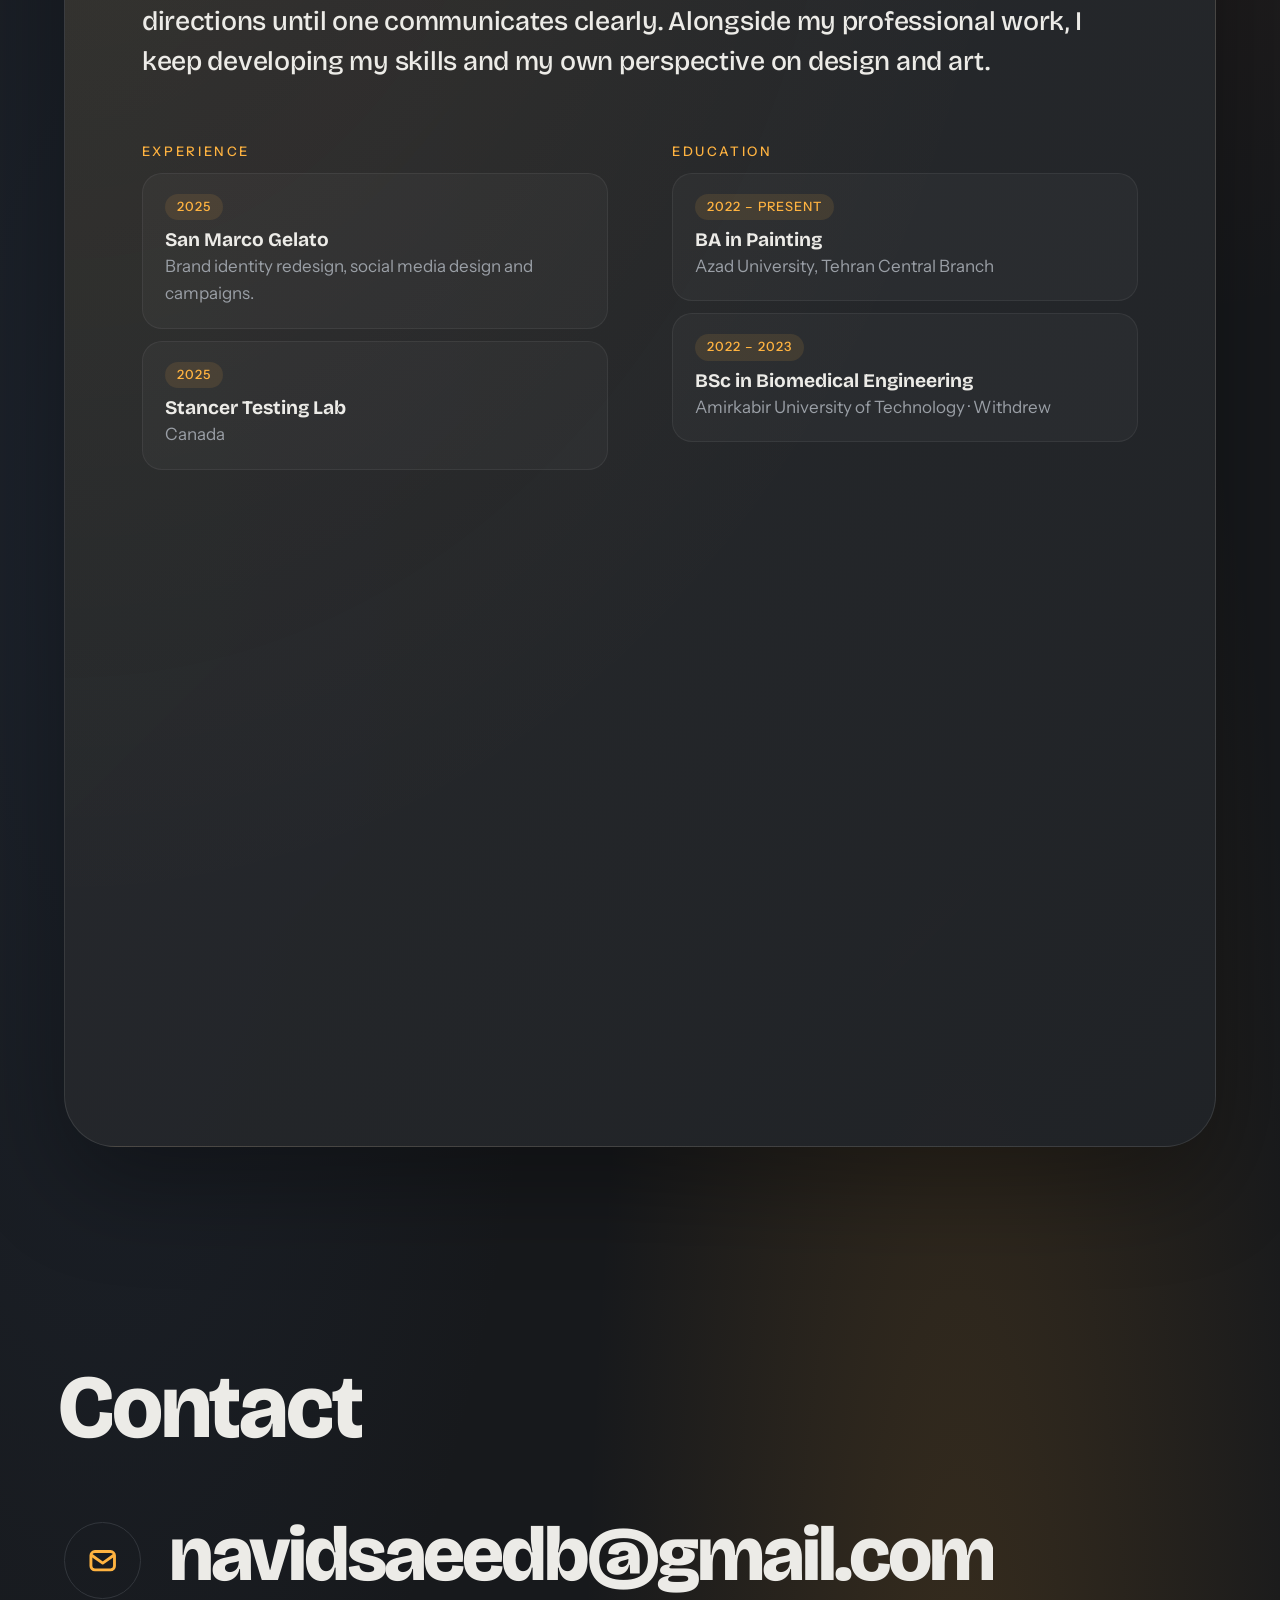
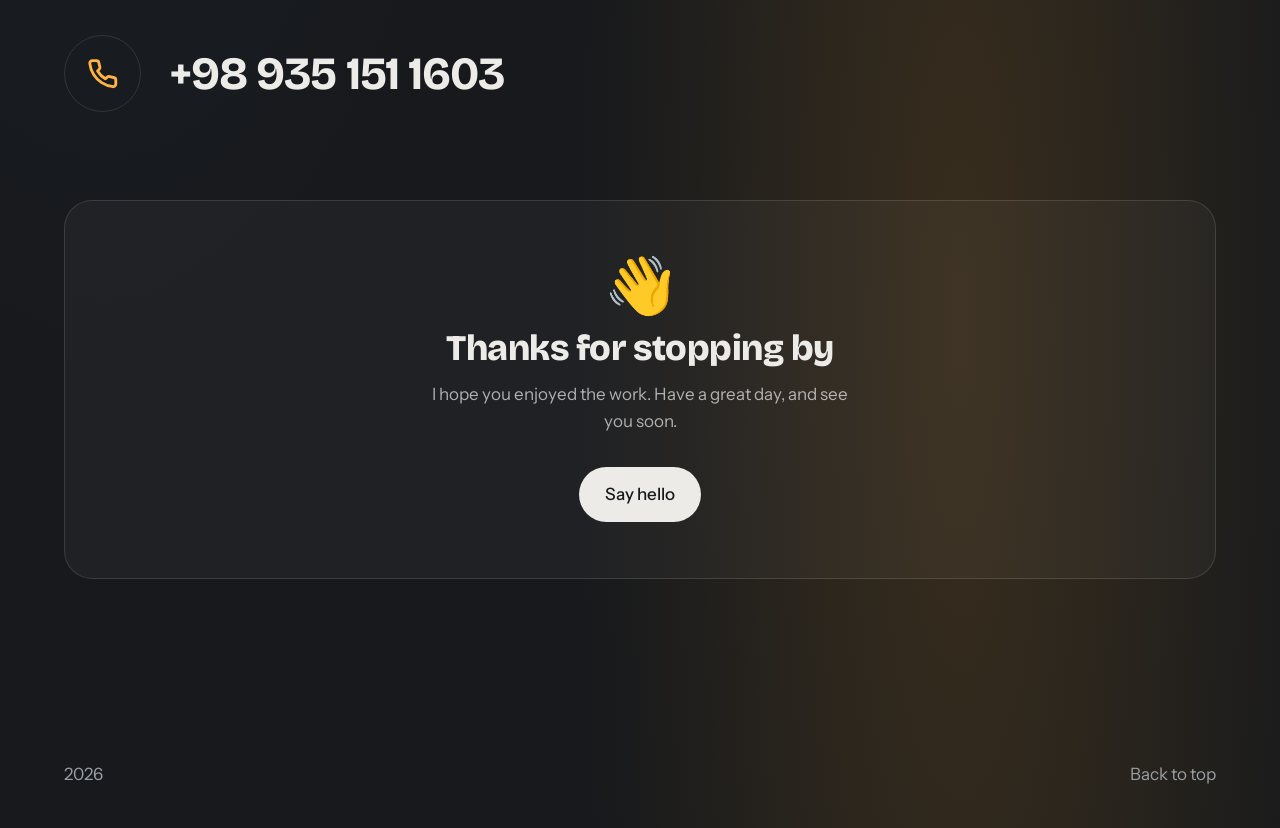
==== commit 37de9d29: "Add files via upload" ====
--- a/index.html
+++ b/index.html
@@ -1,150 +1,190 @@
-<!doctype html>
-<html lang="en" class="no-js">
+<!DOCTYPE html>
+<html lang="en">
 <head>
-  <meta charset="utf-8">
-  <meta name="viewport" content="width=device-width, initial-scale=1">
-  <title>Navid — Brand &amp; Visual Designer</title>
-  <meta name="description" content="Navid is an independent brand and visual designer creating bold identities and visual worlds. Explore work for San Marco, YAL Café, and Davoodi Jewelry.">
-  <meta property="og:title" content="Navid — Brand &amp; Visual Designer">
-  <meta property="og:description" content="Independent brand and visual design by Navid. Explore work for San Marco, YAL Café, and Davoodi Jewelry.">
-  <meta property="og:type" content="website">
-  <meta property="og:image" content="assets/img/og-image.svg">
-  <meta name="theme-color" content="#111111">
-  <link rel="icon" href="data:image/svg+xml,%3Csvg xmlns='http://www.w3.org/2000/svg' viewBox='0 0 34 34'%3E%3Ccircle cx='17' cy='17' r='17' fill='%23111'/%3E%3Cpath d='M17 5l3 9 9 3-9 3-3 9-3-9-9-3 9-3z' fill='%23ff4d2e'/%3E%3C/svg%3E">
-  <link rel="preconnect" href="https://fonts.googleapis.com">
-  <link rel="preconnect" href="https://fonts.gstatic.com" crossorigin>
-  <link href="https://fonts.googleapis.com/css2?family=Inter:wght@400;500;600;700&family=Syne:wght@600;700;800&display=swap" rel="stylesheet">
-  <link rel="stylesheet" href="assets/css/style.css">
-  <script src="assets/js/main.js" defer></script>
+<meta charset="utf-8">
+<meta name="color-scheme" content="dark">
+<meta name="theme-color" content="#17191c">
+<meta name="viewport" content="width=device-width, initial-scale=1, viewport-fit=cover">
+<title>Navid Saeed – Graphic Designer, Brand Identity &amp; Art Direction</title>
+<meta name="description" content="Navid Saeed is a graphic designer focused on brand identity, art direction, and digital experiences. Recent work: SanMarco gelato, Yal Café, and Stancer Testing Lab.">
+<link rel="stylesheet" href="https://fonts.googleapis.com/css2?family=Bricolage+Grotesque:wght@500;700;800&family=Instrument+Sans:wght@400;500&display=swap">
+<link rel="stylesheet" href="assets/css/styles.css">
+<style>
+/* Works: "more coming" note (self-contained, safe to move into styles.css) */
+.works-note{margin:.25rem 0 0;max-width:46ch;font-family:"Instrument Sans",system-ui,sans-serif;font-size:1.0625rem;line-height:1.55;color:rgba(255,255,255,.64)}
+.works-more{display:flex;align-items:center;justify-content:space-between;gap:1.5rem 2.5rem;flex-wrap:wrap;margin-top:clamp(1.5rem,3vw,2.5rem);padding:clamp(1.5rem,3vw,2.25rem) clamp(1.25rem,3.5vw,2.5rem);border:1.5px dashed rgba(255,255,255,.22);border-radius:22px}
+.works-more-copy{max-width:52ch}
+.works-more h3{display:flex;align-items:center;gap:.7rem;margin:0 0 .5rem;font-family:"Bricolage Grotesque",system-ui,sans-serif;font-weight:700;font-size:clamp(1.25rem,2.2vw,1.625rem);line-height:1.15;letter-spacing:-.01em}
+.works-more h3 i{flex:none;width:.6rem;height:.6rem;border-radius:50%;background:currentColor;opacity:.9}
+.works-more p{margin:0;font-family:"Instrument Sans",system-ui,sans-serif;font-size:1rem;line-height:1.6;color:rgba(255,255,255,.64)}
+.works-more .btn{flex:none}
+@media (prefers-reduced-motion:no-preference){
+  .works-more h3 i{animation:wm-pulse 2.4s ease-in-out infinite}
+  @keyframes wm-pulse{0%,100%{opacity:.95;transform:scale(1)}50%{opacity:.35;transform:scale(.8)}}
+}
+@media (max-width:640px){.works-more .btn{width:100%;text-align:center}}
+/* Goodbye card */
+.bye{margin-top:clamp(3rem,7vw,5.5rem);padding:clamp(2rem,5vw,3.5rem) clamp(1.25rem,4vw,3rem);display:flex;flex-direction:column;align-items:center;text-align:center;gap:.75rem;border:1px solid rgba(255,255,255,.12);border-radius:28px;background:rgba(255,255,255,.035)}
+.bye-wave{display:inline-block;font-size:clamp(2.5rem,6vw,3.5rem);line-height:1;transform-origin:70% 75%;user-select:none}
+.bye h3{margin:.25rem 0 0;font-family:"Bricolage Grotesque",system-ui,sans-serif;font-weight:800;font-size:clamp(1.5rem,3.4vw,2.25rem);line-height:1.1;letter-spacing:-.015em}
+.bye p{margin:0 0 .75rem;max-width:40ch;font-family:"Instrument Sans",system-ui,sans-serif;font-size:1.0625rem;line-height:1.6;color:rgba(255,255,255,.64)}
+@media (prefers-reduced-motion:no-preference){
+  .bye:hover .bye-wave,.bye:focus-within .bye-wave{animation:bye-wave 1.4s ease-in-out 2}
+  @keyframes bye-wave{0%,60%,100%{transform:rotate(0)}10%,30%,50%{transform:rotate(16deg)}20%,40%{transform:rotate(-8deg)}}
+}
+</style>
 </head>
 <body>
-  <a class="skip-link" href="#main">Skip to content</a>
-  <header class="site-header">
-    <nav class="container nav" aria-label="Primary">
-      <a class="logo" href="index.html" aria-label="Navid portfolio home"><svg viewBox="0 0 34 34" aria-hidden="true"><circle cx="17" cy="17" r="17" style="fill:var(--ink)"/><path d="M17 5l3 9 9 3-9 3-3 9-3-9-9-3 9-3z" style="fill:var(--brand)"/></svg><span data-zt="brandName">Navid</span></a>
-      <button class="menu-toggle" type="button" aria-expanded="false" aria-controls="nav-links"><i aria-hidden="true"></i><span>Menu</span></button>
-      <ul class="nav-links" id="nav-links">
-        <li><a href="index.html" aria-current="page">Home</a></li>
-        <li><a href="work.html">Work</a></li>
-        <li><a href="index.html#services">Services</a></li>
-        <li><a href="index.html#team">About</a></li>
-        <li class="nav-cta"><a href="contact.html">Start a project</a></li>
-      </ul>
-    </nav>
-  </header>
+<nav>
+  <a class="logo" href="#top">Navid Saeed</a>
+  <div class="dock">
+    <div class="dock-track" aria-hidden="true"><i></i></div>
+    <ul>
+      <li><a href="#works">Works</a></li>
+      <li><a href="#resume">Resume</a></li>
+      <li><a href="#contact">Contact</a></li>
+    </ul>
+  </div>
+</nav>
 
-  <main id="main">
-    <section class="hero container" aria-labelledby="hero-title">
-      <span class="label">Navid · Brand &amp; Visual Designer</span>
-      <h1 id="hero-title" data-zt="heading"><span class="line"><span>I build bold</span></span><span class="line"><span>visual worlds <span class="pill-word" aria-hidden="true"><svg viewBox="0 0 160 70" preserveAspectRatio="xMidYMid slice"><rect width="160" height="70" fill="#7b61ff"/><circle cx="40" cy="60" r="40" fill="#ff4d2e"/><circle cx="120" cy="10" r="30" fill="#c9f06b"/></svg></span> for</span></span><span class="line"><span><em>distinctive brands.</em></span></span></h1>
-      <div class="hero-foot">
-        <p>I shape identities and visual systems with a bold point of view, from first idea to every detail people see.</p>
-        <a class="badge" href="contact.html" aria-label="Start a project with Navid">
-          <svg class="ring" viewBox="0 0 150 150" aria-hidden="true"><defs><path id="circ" d="M75 75m-58 0a58 58 0 1 1 116 0a58 58 0 1 1-116 0"/></defs><text font-size="13.2" font-weight="600" letter-spacing="3.2" fill="currentColor"><textPath href="#circ">START A PROJECT · START A PROJECT · </textPath></text></svg>
-          <span class="dot" aria-hidden="true">&nearr;</span>
-        </a>
+<header class="hero" id="top">
+  <div class="aurora" aria-hidden="true"><i></i><i></i></div>
+  <div class="nameclip"><h1 class="name" aria-label="Navid Saeed"><span aria-hidden="true" style="--i:0">N</span><span aria-hidden="true" style="--i:1">a</span><span aria-hidden="true" style="--i:2">v</span><span aria-hidden="true" style="--i:3">i</span><span aria-hidden="true" style="--i:4">d</span> <span aria-hidden="true" style="--i:6">S</span><span aria-hidden="true" style="--i:7">a</span><span aria-hidden="true" style="--i:8">e</span><span aria-hidden="true" style="--i:9">e</span><span aria-hidden="true" style="--i:10">d</span></h1></div>
+  <div class="hero-row">
+    <div class="hero-copy"><p class="tagline" data-type><span class="t">Make meaning. Visible.</span><span class="r" aria-hidden="true"></span></p><p class="role fx" style="--d:1900ms"><b>Graphic Designer, Brand Identity &amp; Art Direction</b></p><p class="bio split words" style="--d0:2200ms">I design brand identities and digital experiences, grounded in research and an art background. Recent work includes SanMarco gelato, Yal Café, and Stancer Testing Lab, from logos and guidelines to packaging and social campaigns.</p><a class="btn hero-cta fx" href="#works" style="--d:2700ms">View work</a><p class="cycle fx" style="--d:3000ms"><span class="cycle-label">Focus</span><span class="cycle-word" data-words="Brand identity|Art direction|Digital experiences">Brand identity · Art direction · Digital experiences</span></p></div>
+    <div class="ph portrait"><img src="assets/images/navid-saeed.webp" alt="Portrait of Navid Saeed" width="1672" height="941" decoding="async"></div>
+  </div>
+</header>
+
+<section id="works">
+  <h2 class="reveal">Works</h2>
+  <div class="grid">
+    <a class="card sanmarco" href="#sanmarco-view" aria-label="View SanMarco Italian gelato image"><div class="frame"><div class="ph"><img src="assets/projects/sanmarco/cover.jpg" alt="SanMarco Italian gelato brand identity redesign, 2025" width="1920" height="1080" loading="lazy" decoding="async"></div></div><span class="cursor">Case study <svg viewBox="0 0 24 24" width="18" height="18" fill="none" stroke="currentColor" stroke-width="2.8" stroke-linecap="round" stroke-linejoin="round" aria-hidden="true"><path d="M6.5 17.5 17 7M8.5 6.5H17.5V15.5"/></svg></span><h3>SanMarco Italian gelato <i aria-hidden="true"><svg viewBox="0 0 24 24" width="22" height="22" fill="none" stroke="currentColor" stroke-width="2.8" stroke-linecap="round" stroke-linejoin="round"><path d="M6.5 17.5 17 7M8.5 6.5H17.5V15.5"/></svg></i></h3><small>brand identity redesign, 2025</small></a>
+    <a class="card yal-cafe" href="#yal-cafe-view" aria-haspopup="dialog" aria-label="View Yal Café case study"><div class="frame"><div class="ph"><img src="assets/projects/yal-cafe/cover.jpg" alt="Yal Café logo on the case study cover" width="1600" height="900" loading="lazy" decoding="async"></div></div><span class="cursor">Case study <svg viewBox="0 0 24 24" width="18" height="18" fill="none" stroke="currentColor" stroke-width="2.8" stroke-linecap="round" stroke-linejoin="round" aria-hidden="true"><path d="M6.5 17.5 17 7M8.5 6.5H17.5V15.5"/></svg></span><h3>Yal Café <i aria-hidden="true"><svg viewBox="0 0 24 24" width="22" height="22" fill="none" stroke="currentColor" stroke-width="2.8" stroke-linecap="round" stroke-linejoin="round"><path d="M6.5 17.5 17 7M8.5 6.5H17.5V15.5"/></svg></i></h3><small>Visual identity design, 2024</small></a>
+    <a class="card stancer" href="#stancer-view" aria-haspopup="dialog" aria-label="View Stancer Testing Lab case study"><div class="stancer-frame"><img class="stancer-cover" src="assets/projects/stancer/cover.webp" alt="" width="596" height="842" loading="lazy" decoding="async"><span class="stancer-label">Case study</span><span class="cursor">Case study <svg viewBox="0 0 24 24" width="18" height="18" fill="none" stroke="currentColor" stroke-width="2.8" stroke-linecap="round" stroke-linejoin="round" aria-hidden="true"><path d="M6.5 17.5 17 7M8.5 6.5H17.5V15.5"/></svg></span></div><h3>Stancer Testing Lab <i aria-hidden="true"><svg viewBox="0 0 24 24" width="22" height="22" fill="none" stroke="currentColor" stroke-width="2.8" stroke-linecap="round" stroke-linejoin="round"><path d="M6.5 17.5 17 7M8.5 6.5H17.5V15.5"/></svg></i></h3><small>Brand identity and guidelines, 2025</small></a>
+  </div>
+  <aside class="works-more reveal" aria-label="More work coming">
+    <div class="works-more-copy">
+      <h3><i aria-hidden="true"></i>More work is on the way</h3>
+      <p>This site is still growing, and more projects are on the way. Want to see more now? Get in touch.</p>
+    </div>
+    <a class="btn" href="#contact">Ask for more work</a>
+  </aside>
+</section>
+
+<section class="resume" id="resume">
+  <div class="resume-wrap">
+    <div class="sticky reveal">
+      <h2>Resume</h2>
+    </div>
+    <div>
+      <div class="group about reveal">
+        <h3>About</h3>
+        <p class="lead">My academic background in art taught me to look closely before I design. I start each brief with research, turn what I learn into ideas, and explore visual directions until one communicates clearly. Alongside my professional work, I keep developing my skills and my own perspective on design and art.</p>
       </div>
-    </section>
+      <div class="cols">
+        <div class="col group">
+          <h3>Experience</h3>
+          <div class="row reveal"><time>2025</time><div><h4>San Marco Gelato</h4><p>Brand identity redesign, social media design and campaigns.</p></div></div>
+          <div class="row reveal"><time>2025</time><div><h4>Stancer Testing Lab</h4><p>Canada</p></div></div>
+          <div class="row reveal"><time>2023</time><div><h4>Yal Cafe</h4></div></div>
+          <div class="row reveal"><time>2021</time><div><h4>Arad Cell Yazd</h4></div></div>
+        </div>
+        <div class="col group">
+          <h3>Education</h3>
+          <div class="row reveal"><time>2022 – Present</time><div><h4>BA in Painting</h4><p>Azad University, Tehran Central Branch</p></div></div>
+          <div class="row reveal"><time>2022 – 2023</time><div><h4>BSc in Biomedical Engineering</h4><p>Amirkabir University of Technology · Withdrew</p></div></div>
+        </div>
+      </div>
+      <div class="cols3">
+        <div class="group"><h3>Skills</h3><div class="chips reveal"><span>Design Thinking</span><span>Research Methods</span><span>Prompt Engineering</span><span>AI-Powered Content Creation</span><span>Marketing &amp; Advertising</span><span>Social Media</span></div></div>
+        <div class="group"><h3>Software</h3><div class="chips reveal"><span>Adobe Illustrator</span><span>Photoshop</span><span>Premiere Pro</span><span>InDesign</span><span>Figma</span></div></div>
+        <div class="group"><h3>Interests</h3><div class="chips reveal"><span>Painting</span><span>Photography</span><span>Reading art history</span><span>Mountaineering</span><span>Rock climbing</span></div></div>
+      </div>
+    </div>
+  </div>
+</section>
+
+<section id="contact">
+  <h2 class="reveal">Contact</h2>
+  <div class="contact-line reveal"><span class="ic"><svg viewBox="0 0 24 24" width="26" height="26" fill="none" stroke="currentColor" stroke-width="2.2" stroke-linecap="round" stroke-linejoin="round" aria-hidden="true"><rect x="3" y="5" width="18" height="14" rx="3"/><path d="m3.8 8 8.2 5.8L20.2 8"/></svg></span><a class="mail" href="mailto:navidsaeedb@gmail.com">navidsaeedb@gmail.com</a></div>
+  <div class="contact-line reveal" style="--d:120ms"><span class="ic"><svg viewBox="0 0 24 24" width="26" height="26" fill="none" stroke="currentColor" stroke-width="2.2" stroke-linecap="round" stroke-linejoin="round" aria-hidden="true"><path d="M22 16.92v3a2 2 0 0 1-2.18 2 19.79 19.79 0 0 1-8.63-3.07 19.5 19.5 0 0 1-6-6 19.79 19.79 0 0 1-3.07-8.67A2 2 0 0 1 4.11 2h3a2 2 0 0 1 2 1.72 12.84 12.84 0 0 0 .7 2.81 2 2 0 0 1-.45 2.11L8.09 9.91a16 16 0 0 0 6 6l1.27-1.27a2 2 0 0 1 2.11-.45 12.84 12.84 0 0 0 2.81.7A2 2 0 0 1 22 16.92z"/></svg></span><a class="phone" href="tel:+989351511603" dir="ltr">+98 935 151 1603</a></div>
+  <aside class="bye reveal" aria-label="Thank you">
+    <span class="bye-wave" aria-hidden="true">&#128075;</span>
+    <h3>Thanks for stopping by</h3>
+    <p>I hope you enjoyed the work. Have a great day, and see you soon.</p>
+    <a class="btn" href="mailto:navidsaeedb@gmail.com">Say hello</a>
+  </aside>
+</section>
+
+<dialog id="sanmarco-view" class="case" aria-label="SanMarco Italian gelato — case study">
+<div class="case-bar"><div class="case-title"><b>SanMarco Italian gelato</b><span>Case study · 2025</span></div><span class="case-count" aria-hidden="true">1 / 17</span><button type="button" class="case-close" autofocus>Close ✕</button><i class="case-progress" aria-hidden="true"></i></div>
+<div class="case-scroll" tabindex="0">
+<figure><img data-src="assets/projects/sanmarco/pages/01.jpg" width="1600" height="900" loading="lazy" decoding="async" alt="SanMarco case study, page 1 of 17"></figure>
+<figure><img data-src="assets/projects/sanmarco/pages/02.jpg" width="1600" height="900" loading="lazy" decoding="async" alt="SanMarco case study, page 2 of 17"></figure>
+<figure><img data-src="assets/projects/sanmarco/pages/03.jpg" width="1600" height="900" loading="lazy" decoding="async" alt="SanMarco case study, page 3 of 17"></figure>
+<figure><img data-src="assets/projects/sanmarco/pages/04.jpg" width="1600" height="900" loading="lazy" decoding="async" alt="SanMarco case study, page 4 of 17"></figure>
+<figure><img data-src="assets/projects/sanmarco/pages/05.jpg" width="1600" height="900" loading="lazy" decoding="async" alt="SanMarco case study, page 5 of 17"></figure>
+<figure><img data-src="assets/projects/sanmarco/pages/06.jpg" width="1600" height="900" loading="lazy" decoding="async" alt="SanMarco case study, page 6 of 17"></figure>
+<figure><img data-src="assets/projects/sanmarco/pages/07.jpg" width="1600" height="900" loading="lazy" decoding="async" alt="SanMarco case study, page 7 of 17"></figure>
+<figure><img data-src="assets/projects/sanmarco/pages/08.jpg" width="1600" height="900" loading="lazy" decoding="async" alt="SanMarco case study, page 8 of 17"></figure>
+<figure><img data-src="assets/projects/sanmarco/pages/09.jpg" width="1600" height="900" loading="lazy" decoding="async" alt="SanMarco case study, page 9 of 17"></figure>
+<figure><img data-src="assets/projects/sanmarco/pages/10.jpg" width="1600" height="900" loading="lazy" decoding="async" alt="SanMarco case study, page 10 of 17"></figure>
+<figure><img data-src="assets/projects/sanmarco/pages/11.jpg" width="1600" height="900" loading="lazy" decoding="async" alt="SanMarco case study, page 11 of 17"></figure>
+<figure><img data-src="assets/projects/sanmarco/pages/12.jpg" width="1600" height="900" loading="lazy" decoding="async" alt="SanMarco case study, page 12 of 17"></figure>
+<figure><img data-src="assets/projects/sanmarco/pages/13.jpg" width="1600" height="900" loading="lazy" decoding="async" alt="SanMarco case study, page 13 of 17"></figure>
+<figure><img data-src="assets/projects/sanmarco/pages/14.jpg" width="1600" height="900" loading="lazy" decoding="async" alt="SanMarco case study, page 14 of 17"></figure>
+<figure><img data-src="assets/projects/sanmarco/pages/15.jpg" width="1600" height="900" loading="lazy" decoding="async" alt="SanMarco case study, page 15 of 17"></figure>
+<figure><img data-src="assets/projects/sanmarco/pages/16.jpg" width="1600" height="900" loading="lazy" decoding="async" alt="SanMarco case study, page 16 of 17"></figure>
+<figure><img data-src="assets/projects/sanmarco/pages/17.jpg" width="1600" height="900" loading="lazy" decoding="async" alt="SanMarco case study, page 17 of 17"></figure>
+</div></dialog>
+
+<dialog id="yal-cafe-view" class="case" aria-label="Yal Café case study">
+<div class="case-bar"><div class="case-title"><b>Yal Café</b><span>Visual identity design · 2024</span></div><span class="case-count" aria-hidden="true">1 / 12</span><button type="button" class="case-close" autofocus>Close ✕</button><i class="case-progress" aria-hidden="true"></i></div>
+<div class="case-scroll" tabindex="0">
+<figure><img data-src="assets/projects/yal-cafe/pages/01.jpg" width="1600" height="900" loading="lazy" decoding="async" alt="Page 1 of 12. Yal Café logo on the case study cover"></figure>
+<figure><img data-src="assets/projects/yal-cafe/pages/02.jpg" width="1600" height="900" loading="lazy" decoding="async" alt="Page 2 of 12. Brand overview and audience for the café and bakery"></figure>
+<figure><img data-src="assets/projects/yal-cafe/pages/03.jpg" width="1600" height="900" loading="lazy" decoding="async" alt="Page 3 of 12. Logo concept and construction inspired by a horseshoe and flowing mane"></figure>
+<figure><img data-src="assets/projects/yal-cafe/pages/04.jpg" width="1600" height="900" loading="lazy" decoding="async" alt="Page 4 of 12. Logo and wordmark variations"></figure>
+<figure><img data-src="assets/projects/yal-cafe/pages/05.jpg" width="1600" height="900" loading="lazy" decoding="async" alt="Page 5 of 12. Café imagery and branded takeaway cup"></figure>
+<figure><img data-src="assets/projects/yal-cafe/pages/06.jpg" width="1600" height="900" loading="lazy" decoding="async" alt="Page 6 of 12. Brand colour palette"></figure>
+<figure><img data-src="assets/projects/yal-cafe/pages/07.jpg" width="1600" height="900" loading="lazy" decoding="async" alt="Page 7 of 12. Dana and Vazir type specimens"></figure>
+<figure><img data-src="assets/projects/yal-cafe/pages/08.jpg" width="1600" height="900" loading="lazy" decoding="async" alt="Page 8 of 12. Brand pattern and its construction"></figure>
+<figure><img data-src="assets/projects/yal-cafe/pages/09.jpg" width="1600" height="900" loading="lazy" decoding="async" alt="Page 9 of 12. Branded takeaway bags"></figure>
+<figure><img data-src="assets/projects/yal-cafe/pages/10.jpg" width="1600" height="900" loading="lazy" decoding="async" alt="Page 10 of 12. Paper bag and sticker applications"></figure>
+<figure><img data-src="assets/projects/yal-cafe/pages/11.jpg" width="1600" height="900" loading="lazy" decoding="async" alt="Page 11 of 12. Takeaway cups and carrier packaging"></figure>
+<figure><img data-src="assets/projects/yal-cafe/pages/12.jpg" width="1600" height="900" loading="lazy" decoding="async" alt="Page 12 of 12. Closing image and project credits"></figure>
+</div></dialog>
 
 
-    <section class="section container" style="padding-top:0" aria-labelledby="work-title">
-      <div class="section-top">
-        <div><span class="label">Selected work</span><h2 id="work-title" class="big">Selected projects</h2></div>
-        <a class="btn btn-dark" href="work.html">All projects <span class="arrow">&nearr;</span></a>
-      </div>
-      <div class="work-grid feature">
-        <a class="case reveal" href="work.html" data-cat="branding"><div class="case-media"><img src="assets/img/work-halcyon.svg" alt="San Marco project artwork" loading="lazy" width="800" height="600"><span class="view">View project <span class="arrow">&nearr;</span></span></div><div class="case-info"><h3>San Marco</h3><span>Brand identity, Visual design</span></div></a><a class="case reveal" href="work.html" data-cat="digital"><div class="case-media"><img src="assets/img/work-vessel.svg" alt="YAL Café project artwork" loading="lazy" width="800" height="600"><span class="view">View project <span class="arrow">&nearr;</span></span></div><div class="case-info"><h3>YAL Café</h3><span>Brand identity, Visual design</span></div></a><a class="case reveal" href="work.html" data-cat="campaign"><div class="case-media"><img src="assets/img/work-mirth.svg" alt="Davoodi Jewelry project artwork" loading="lazy" width="800" height="600"><span class="view">View project <span class="arrow">&nearr;</span></span></div><div class="case-info"><h3>Davoodi Jewelry</h3><span>Brand identity, Visual design</span></div></a>
-      </div>
-    </section>
+<dialog id="stancer-view" class="case" aria-label="Stancer Testing Lab case study">
+  <div class="case-bar">
+    <div class="case-title"><b>Stancer Testing Lab</b><span>Brand identity · 2025</span></div>
+    <span class="case-count" aria-hidden="true">1 / 15</span>
+    <button type="button" class="case-close" autofocus>Close ✕</button>
+    <i class="case-progress" aria-hidden="true"></i>
+  </div>
+  <div class="case-scroll" tabindex="0">
+  <figure><a href="assets/projects/stancer/pages/01.jpg" target="_blank" rel="noopener" aria-label="Open full-resolution Stancer page 1 in a new tab"><img data-src="assets/projects/stancer/pages/01.jpg" width="3000" height="1688" loading="lazy" decoding="async" alt="Stancer Testing Lab case study, page 1 of 15"></a></figure>
+  <figure><a href="assets/projects/stancer/pages/02.jpg" target="_blank" rel="noopener" aria-label="Open full-resolution Stancer page 2 in a new tab"><img data-src="assets/projects/stancer/pages/02.jpg" width="3000" height="1688" loading="lazy" decoding="async" alt="Stancer Testing Lab case study, page 2 of 15"></a></figure>
+  <figure><a href="assets/projects/stancer/pages/03.jpg" target="_blank" rel="noopener" aria-label="Open full-resolution Stancer page 3 in a new tab"><img data-src="assets/projects/stancer/pages/03.jpg" width="3000" height="1688" loading="lazy" decoding="async" alt="Stancer Testing Lab case study, page 3 of 15"></a></figure>
+  <figure><a href="assets/projects/stancer/pages/04.jpg" target="_blank" rel="noopener" aria-label="Open full-resolution Stancer page 4 in a new tab"><img data-src="assets/projects/stancer/pages/04.jpg" width="3000" height="1688" loading="lazy" decoding="async" alt="Stancer Testing Lab case study, page 4 of 15"></a></figure>
+  <figure><a href="assets/projects/stancer/pages/05.jpg" target="_blank" rel="noopener" aria-label="Open full-resolution Stancer page 5 in a new tab"><img data-src="assets/projects/stancer/pages/05.jpg" width="3000" height="1688" loading="lazy" decoding="async" alt="Stancer Testing Lab case study, page 5 of 15"></a></figure>
+  <figure><a href="assets/projects/stancer/pages/06.jpg" target="_blank" rel="noopener" aria-label="Open full-resolution Stancer page 6 in a new tab"><img data-src="assets/projects/stancer/pages/06.jpg" width="3000" height="1688" loading="lazy" decoding="async" alt="Stancer Testing Lab case study, page 6 of 15"></a></figure>
+  <figure><a href="assets/projects/stancer/pages/07.jpg" target="_blank" rel="noopener" aria-label="Open full-resolution Stancer page 7 in a new tab"><img data-src="assets/projects/stancer/pages/07.jpg" width="3000" height="1688" loading="lazy" decoding="async" alt="Stancer Testing Lab case study, page 7 of 15"></a></figure>
+  <figure><a href="assets/projects/stancer/pages/08.jpg" target="_blank" rel="noopener" aria-label="Open full-resolution Stancer page 8 in a new tab"><img data-src="assets/projects/stancer/pages/08.jpg" width="3000" height="1688" loading="lazy" decoding="async" alt="Stancer Testing Lab case study, page 8 of 15"></a></figure>
+  <figure><a href="assets/projects/stancer/pages/09.jpg" target="_blank" rel="noopener" aria-label="Open full-resolution Stancer page 9 in a new tab"><img data-src="assets/projects/stancer/pages/09.jpg" width="3000" height="1688" loading="lazy" decoding="async" alt="Stancer Testing Lab case study, page 9 of 15"></a></figure>
+  <figure><a href="assets/projects/stancer/pages/10.jpg" target="_blank" rel="noopener" aria-label="Open full-resolution Stancer page 10 in a new tab"><img data-src="assets/projects/stancer/pages/10.jpg" width="3000" height="1688" loading="lazy" decoding="async" alt="Stancer Testing Lab case study, page 10 of 15"></a></figure>
+  <figure><a href="assets/projects/stancer/pages/11.jpg" target="_blank" rel="noopener" aria-label="Open full-resolution Stancer page 11 in a new tab"><img data-src="assets/projects/stancer/pages/11.jpg" width="3000" height="1688" loading="lazy" decoding="async" alt="Stancer Testing Lab case study, page 11 of 15"></a></figure>
+  <figure><a href="assets/projects/stancer/pages/12.jpg" target="_blank" rel="noopener" aria-label="Open full-resolution Stancer page 12 in a new tab"><img data-src="assets/projects/stancer/pages/12.jpg" width="3000" height="1688" loading="lazy" decoding="async" alt="Stancer Testing Lab case study, page 12 of 15"></a></figure>
+  <figure><a href="assets/projects/stancer/pages/13.jpg" target="_blank" rel="noopener" aria-label="Open full-resolution Stancer page 13 in a new tab"><img data-src="assets/projects/stancer/pages/13.jpg" width="3000" height="1688" loading="lazy" decoding="async" alt="Stancer Testing Lab case study, page 13 of 15"></a></figure>
+  <figure><a href="assets/projects/stancer/pages/14.jpg" target="_blank" rel="noopener" aria-label="Open full-resolution Stancer page 14 in a new tab"><img data-src="assets/projects/stancer/pages/14.jpg" width="3000" height="1688" loading="lazy" decoding="async" alt="Stancer Testing Lab case study, page 14 of 15"></a></figure>
+  <figure><a href="assets/projects/stancer/pages/15.jpg" target="_blank" rel="noopener" aria-label="Open full-resolution Stancer page 15 in a new tab"><img data-src="assets/projects/stancer/pages/15.jpg" width="3000" height="1688" loading="lazy" decoding="async" alt="Stancer Testing Lab case study, page 15 of 15"></a></figure>
+  </div>
+</dialog>
 
-    <section class="section container" aria-labelledby="intro-title">
-      <div class="intro">
-        <div><span class="label">About me</span></div>
-        <div class="reveal">
-          <h2 id="intro-title">I’m Navid, a brand and visual designer drawn to ideas with character.</h2>
-          <p>I create distinctive identities and image-led visual worlds. My approach is experimental, thoughtful, and shaped around what makes each project its own.</p>
-          <a class="btn btn-line" href="#team">More about me <span class="arrow">&nearr;</span></a>
-        </div>
-      </div>
-    </section>
+<footer><span>2026</span><a href="#top">Back to top</a></footer>
 
-    <section class="section dark" id="services" aria-labelledby="services-title">
-      <div class="container">
-        <div class="section-top">
-          <div><span class="label">What I do</span><h2 id="services-title" class="big">Services</h2></div>
-          <p class="muted" style="max-width:420px;margin:0">From identity to art direction, I build a visual language around the idea at the heart of each project.</p>
-        </div>
-        <div class="services">
-          <details class="service" open><summary><span class="num">01</span><h3>Brand strategy</h3><span class="plus" aria-hidden="true">+</span></summary>
-            <div class="service-body"><p>I uncover the idea at the heart of a brand and shape it into a clear, distinctive point of view.</p><ul><li>Research</li><li>Positioning</li><li>Naming</li><li>Tone of voice</li></ul></div></details>
-          <details class="service"><summary><span class="num">02</span><h3>Visual identity</h3><span class="plus" aria-hidden="true">+</span></summary>
-            <div class="service-body"><p>I create expressive identity systems, balancing distinctive marks, typography, colour, and image.</p><ul><li>Logo &amp; type</li><li>Colour</li><li>Guidelines</li><li>Packaging</li></ul></div></details>
-          <details class="service"><summary><span class="num">03</span><h3>Websites &amp; products</h3><span class="plus" aria-hidden="true">+</span></summary>
-            <div class="service-body"><p>I translate brand ideas into cohesive digital experiences and visual systems.</p><ul><li>UX/UI</li><li>Web development</li><li>Design systems</li><li>E-commerce</li></ul></div></details>
-          <details class="service"><summary><span class="num">04</span><h3>Campaigns &amp; motion</h3><span class="plus" aria-hidden="true">+</span></summary>
-            <div class="service-body"><p>I develop image-led concepts and art direction for campaigns with a memorable visual point of view.</p><ul><li>Concept</li><li>Art direction</li><li>Motion</li><li>Social</li></ul></div></details>
-        </div>
-      </div>
-    </section>
-
-    <section class="section container" aria-labelledby="process-title">
-      <div class="section-top"><div><span class="label">How I work</span><h2 id="process-title" class="big">Process</h2></div></div>
-      <ol class="process">
-        <li class="reveal"><span class="step">01</span><h3>Discover</h3><p>Workshops, interviews and a lot of listening. I leave with a clear brief and a shared direction.</p></li>
-        <li class="reveal"><span class="step">02</span><h3>Define</h3><p>Strategy and creative territories, tested early with real people so decisions are easy.</p></li>
-        <li class="reveal"><span class="step">03</span><h3>Design</h3><p>I craft the visual system, refine the details, and prototype until it feels right.</p></li>
-        <li class="reveal"><span class="step">04</span><h3>Deliver</h3><p>Launch, guidelines and training. I provide final files and guidance for a confident launch.</p></li>
-      </ol>
-    </section>
-
-    <section class="section container" id="team" style="padding-top:0" aria-labelledby="team-title">
-      <div class="section-top">
-        <div><span class="label">A little about me</span><h2 id="team-title" class="big">About</h2></div>
-        <p style="max-width:380px;margin:0;color:var(--muted)">Independent by choice, collaborative by nature. I bring curiosity and a distinct visual point of view to every project.</p>
-      </div>
-    </section>
-
-    <section class="section cta" aria-labelledby="cta-title">
-      <div class="container">
-        <span class="label">Have a project?</span>
-        <h2 id="cta-title"><a href="contact.html">Let’s talk</a></h2>
-        <p>Tell me what you’re building. I’d be glad to hear about it.</p>
-        <a class="btn btn-dark" href="contact.html">Start a project</a>
-      </div>
-    </section>
-  </main>
-  <footer class="site-footer">
-    <div class="container">
-      <div class="footer-grid">
-        <div>
-          <h2>Independent design.<br>Distinctive by nature.</h2>
-          <!-- Wire this form: point action at Formspree (https://formspree.io/f/xxxx) or add data-netlify="true" on Netlify. -->
-          <form class="newsletter" action="#" method="post" data-demo-form novalidate>
-            <label class="visually-hidden" for="nl-email">Email address</label>
-            <input id="nl-email" type="email" name="email" placeholder="Your email" autocomplete="email" required>
-            <button type="submit">Subscribe &rarr;</button>
-          </form>
-          <p class="form-msg" role="status" aria-live="polite"></p>
-        </div>
-        <div>
-          <h3>Portfolio</h3>
-          <ul><li><a href="work.html">Work</a></li><li><a href="index.html#services">Services</a></li><li><a href="index.html#team">About</a></li><li><a href="contact.html">Contact</a></li></ul>
-        </div>
-        <div>
-          <h3>Follow</h3>
-          <ul><li><a href="#main">Instagram</a></li><li><a href="#main">LinkedIn</a></li><li><a href="#main">Behance</a></li><li><a href="#main">Dribbble</a></li></ul>
-        </div>
-        <div>
-          <h3>Say hello</h3>
-          <address>n.saeed.ba@gmail.com</address>
-        </div>
-      </div>
-
-      <div class="footer-bottom">
-        <span>&copy; <span data-year>2026</span> <span data-zt="brandName">Navid</span> · Portfolio</span>
-        <nav aria-label="Legal"><a href="#main">Privacy</a><a href="#main">Cookies</a><a href="#main">Imprint</a></nav>
-      </div>
-    </div>
-  </footer>
+<script src="assets/js/main.js" defer></script>
 </body>
 </html>
--- a/assets/css/styles.css
+++ b/assets/css/styles.css
@@ -0,0 +1,445 @@
+:root{
+  --bg:#17191c; --surface:#202327; --ink:#ecebe7; --muted:#9a9fa6; --line:#33373d; --accent:#ffb340; --on-accent:#1a1200;
+  --ph:#25282d; --ph2:#30343a;
+  color-scheme:dark;
+  --display:"Bricolage Grotesque","Helvetica Neue",Arial,sans-serif;
+  --body:"Instrument Sans","Helvetica Neue",Arial,sans-serif;
+  --pad:clamp(20px,5vw,72px);
+  box-sizing:border-box;padding-top:env(safe-area-inset-top,0px);padding-bottom:env(safe-area-inset-bottom,0px);
+}
+*{box-sizing:border-box;margin:0}
+html{scroll-behavior:smooth;scroll-padding-top:calc(env(safe-area-inset-top,0px) + 70px)}
+body{background:var(--bg);color:var(--ink);font:400 1.0625rem/1.6 var(--body);overflow-x:hidden}
+a{color:inherit;text-decoration:none}
+:focus-visible{outline:3px solid var(--accent);outline-offset:3px}
+
+/* nav */
+nav{position:fixed;top:env(safe-area-inset-top,0px);left:0;right:0;z-index:20;display:flex;justify-content:space-between;align-items:center;padding:18px var(--pad);mix-blend-mode:normal}
+nav .logo{font:800 1.1rem var(--display);background:var(--bg);padding:4px 12px;border-radius:99px}
+nav ul{list-style:none;padding:0;display:flex;gap:6px;background:var(--bg);border-radius:99px;padding:5px}
+nav ul a{display:block;padding:6px 16px;border-radius:99px;font-weight:500;position:relative;overflow:hidden;transition:color .3s}
+nav ul a::before{content:"";position:absolute;inset:0;background:var(--accent);transform:translateY(101%);transition:transform .35s cubic-bezier(.2,.7,.2,1);z-index:-1}
+nav ul a{z-index:0}
+nav ul a:hover,nav ul a.on{color:var(--on-accent)}
+nav ul a:hover::before,nav ul a.on::before{transform:none}
+
+/* hero */
+.hero{min-height:100svh;padding:120px 0 60px;display:flex;flex-direction:column;justify-content:flex-end;overflow:hidden;position:relative}
+.name{font:800 clamp(4.5rem,21vw,20rem)/.85 var(--display);letter-spacing:-.04em;white-space:nowrap;transform:translateX(calc(var(--hp,0) * -28vw));padding-left:var(--pad);will-change:transform}
+.name span{display:inline-block;transform:translateY(110%);animation:rise .9s cubic-bezier(.2,.8,.2,1) forwards;animation-delay:calc(var(--i)*60ms + 150ms)}
+.nameclip{overflow:hidden;padding-bottom:.08em}
+@keyframes rise{to{transform:none}}
+.hero-row{display:grid;grid-template-columns:1.2fr 1fr;gap:var(--pad);padding:40px var(--pad) 0;align-items:end}
+.hero-row p{max-width:34ch;color:var(--muted);font-size:1.25rem}
+.hero-row p b{color:var(--ink);font-weight:500}
+.portrait{aspect-ratio:4/5;max-height:46vh;justify-self:end;width:min(100%,340px);transform:translateY(calc(var(--hp,0)*-80px)) rotate(calc(var(--hp,0)*4deg))}
+
+/* placeholders */
+.ph{background:repeating-linear-gradient(135deg,var(--ph) 0 14px,var(--ph2) 14px 15px);border-radius:14px;display:grid;place-items:center;color:var(--muted);font-size:.9rem;overflow:hidden}
+
+/* sections */
+section{padding:clamp(80px,12vw,160px) var(--pad)}
+h2{font:800 clamp(2.4rem,7vw,6rem)/.95 var(--display);letter-spacing:-.03em;margin-bottom:clamp(32px,5vw,64px)}
+.reveal{opacity:0;transform:translateY(36px);transition:opacity .8s ease,transform .8s cubic-bezier(.2,.7,.2,1);transition-delay:var(--d,0ms)}
+.reveal.in{opacity:1;transform:none}
+
+/* works */
+.grid{display:grid;grid-template-columns:repeat(12,1fr);gap:clamp(20px,3vw,40px)}
+.card{grid-column:span 6;position:relative;display:block;cursor:pointer}
+.card:nth-child(3n+1){grid-column:span 7}
+.card:nth-child(3n+2){grid-column:span 5;margin-top:clamp(0px,8vw,120px)}
+.card:nth-child(3n){grid-column:span 12}
+.card:nth-child(3n) .ph{aspect-ratio:21/9}
+.card .ph{aspect-ratio:4/3;clip-path:inset(0 0 100% 0 round 14px);transition:clip-path 1s cubic-bezier(.2,.7,.2,1)}
+.card.in .ph{clip-path:inset(0 round 14px)}
+.card .frame{overflow:hidden;border-radius:14px}
+.card .ph>span{transition:transform .6s cubic-bezier(.2,.7,.2,1)}
+.card .ph{transition:clip-path 1s cubic-bezier(.2,.7,.2,1),transform .6s cubic-bezier(.2,.7,.2,1)}
+.card:hover .ph{transform:scale(1.06)}
+.card h3{font:700 1.5rem/1.2 var(--display);margin-top:16px;display:flex;justify-content:space-between;gap:12px}
+.card h3 i{font-style:normal;display:inline-block;transition:transform .35s cubic-bezier(.2,.7,.2,1);color:var(--accent)}
+.card:hover h3 i{transform:translate(6px,-6px) rotate(45deg)}
+.card small{color:var(--muted);font-size:.95rem}
+.cursor{position:absolute;left:var(--x,50%);top:var(--y,50%);transform:translate(-50%,-50%) scale(0);background:var(--accent);color:var(--on-accent);width:84px;height:84px;border-radius:50%;display:grid;place-items:center;font-weight:500;pointer-events:none;transition:transform .3s cubic-bezier(.2,.7,.2,1);z-index:2}
+.card:hover .cursor{transform:translate(-50%,-50%) scale(1)}
+
+/* resume */
+.resume{background:var(--surface)}
+.resume-wrap{display:grid;grid-template-columns:minmax(0,1fr);gap:0}
+.sticky{position:static}
+.btn{display:inline-block;margin-top:8px;padding:14px 26px;border-radius:99px;background:var(--ink);color:var(--bg);font-weight:500;transition:background .3s,transform .3s}
+.btn:hover{background:var(--accent);color:var(--on-accent);transform:translateY(-3px)}
+.cols{display:grid;grid-template-columns:1fr 1fr;gap:clamp(32px,5vw,72px)}
+.col{position:relative;padding-left:32px}
+.col::before,.col::after{content:"";position:absolute;left:0;top:6px;bottom:6px;width:3px;border-radius:3px}
+.col::before{background:var(--line)}
+.col::after{background:var(--accent);transform:scaleY(var(--lp,0));transform-origin:top}
+.skills{margin-top:56px}
+.group h3{font:700 1.4rem var(--display);margin-bottom:12px;color:var(--muted)}
+.row{display:grid;grid-template-columns:1fr;gap:4px;padding:22px 16px;margin:0 -16px;border-radius:14px;position:relative;transition:background .3s,transform .4s cubic-bezier(.2,.7,.2,1)}
+.row::before{content:"";position:absolute;left:-20px;top:34px;width:11px;height:11px;border-radius:50%;background:var(--bg);border:3px solid var(--accent);transition:transform .3s}
+.row:hover{background:var(--bg);transform:translateX(10px)}
+.row:hover::before{transform:scale(1.5)}
+.row time{color:var(--muted)}
+.row h4{font:700 1.25rem/1.3 var(--display)}
+.row p{color:var(--muted);max-width:56ch}
+.chips{display:flex;flex-wrap:wrap;gap:10px}
+.chips span{padding:8px 18px;border:1.5px solid var(--line);border-radius:99px;transition:background .3s,color .3s,border-color .3s,transform .3s}
+.chips span:hover{background:var(--accent);border-color:var(--accent);color:var(--on-accent);transform:translateY(-4px) rotate(-2deg)}
+
+/* contact */
+.mail{display:block;font:800 clamp(1.5rem,6vw,6.2rem)/1 var(--display);letter-spacing:-.04em;background:linear-gradient(var(--accent),var(--accent)) 0 100%/0% 100% no-repeat;-webkit-background-clip:text;background-clip:text;color:var(--ink);transition:background-size .7s cubic-bezier(.2,.7,.2,1),color .7s;overflow-wrap:anywhere}
+.mail{-webkit-text-fill-color:transparent;background-image:linear-gradient(var(--accent),var(--accent)),linear-gradient(var(--ink),var(--ink));background-size:0% 100%,100% 100%;background-repeat:no-repeat;background-position:0 0}
+.mail:hover{background-size:100% 100%,100% 100%}
+.contact-grid{display:grid;grid-template-columns:1fr 1fr;gap:var(--pad);margin-top:clamp(40px,6vw,80px)}
+.field{position:relative;margin-bottom:22px}
+.field input,.field textarea{width:100%;background:none;border:0;border-bottom:2px solid var(--line);padding:22px 0 8px;font:inherit;color:var(--ink);outline:0;resize:vertical}
+.field label{position:absolute;left:0;top:22px;color:var(--muted);transition:transform .3s,color .3s;transform-origin:left;pointer-events:none}
+.field::after{content:"";position:absolute;left:0;right:0;bottom:0;height:2px;background:var(--accent);transform:scaleX(0);transition:transform .45s cubic-bezier(.2,.7,.2,1);transform-origin:left}
+.field:focus-within::after{transform:scaleX(1)}
+.field input:focus+label,.field input:not(:placeholder-shown)+label,.field textarea:focus+label,.field textarea:not(:placeholder-shown)+label{transform:translateY(-22px) scale(.82);color:var(--accent)}
+button.btn{border:0;font:inherit;cursor:pointer}
+.links{list-style:none;padding:0}
+.links a{display:flex;justify-content:space-between;padding:18px 0;border-bottom:1.5px solid var(--line);font:700 1.4rem var(--display);transition:padding .35s cubic-bezier(.2,.7,.2,1),color .3s}
+.links a:hover{padding-left:18px;color:var(--accent)}
+footer{padding:28px var(--pad) 40px;color:var(--muted);display:flex;justify-content:space-between;gap:12px;flex-wrap:wrap}
+
+@media (max-width:820px){
+  nav ul a{padding:6px 10px}
+  .hero-row,.resume-wrap,.contact-grid{grid-template-columns:1fr}
+  .portrait{justify-self:start}
+  .card,.card:nth-child(n){grid-column:span 12;margin-top:0}
+  .sticky{position:static}
+  .cols{grid-template-columns:1fr}
+}
+@media (prefers-reduced-motion:reduce){
+  html{scroll-behavior:auto}
+  *{animation:none!important;transition:none!important}
+  .name span{transform:none}.reveal{opacity:1;transform:none}.card .ph{clip-path:none}.name,.portrait{transform:none}
+}
+
+/* Motion layer — adjust distances and durations here. */
+.name span{animation:none;transform:none}
+.motion-ready .name span{animation:letter-enter 1.15s cubic-bezier(.16,1,.3,1) both;animation-delay:calc(var(--i)*65ms + 100ms)}
+@keyframes letter-enter{from{opacity:0;transform:translateY(115%) rotate(12deg)}to{opacity:1;transform:none}}
+.name{transform:translate3d(calc(var(--hp,0)*-12vw),0,0)}
+.portrait{transform:perspective(900px) translate3d(var(--px,0px),calc(var(--hp,0)*-60px),0) rotate(calc(var(--hp,0)*3deg)) rotateY(var(--py,0deg))}
+.hero-row p{transform:translateY(calc(var(--hp,0)*-32px));opacity:calc(1 - var(--hp,0)*.5)}
+.reveal{opacity:1;transform:none}
+.motion-ready .reveal:not(.in){opacity:0;transform:translateY(28px) rotate(.6deg)}
+.card .ph{clip-path:none}
+.motion-ready .card:not(.in) .ph{clip-path:inset(0 0 100% 0 round 14px)}
+.card .frame{transform:perspective(1000px) translateY(var(--drift,0px)) rotateX(var(--rx,0deg)) rotateY(var(--ry,0deg));transition:transform .65s cubic-bezier(.16,1,.3,1);position:relative}
+.card .frame::after{content:'';position:absolute;inset:0;pointer-events:none;background:radial-gradient(circle at var(--gx,50%) var(--gy,50%),#ffffff55,transparent 65%);opacity:0;transition:opacity .4s}
+.card:hover .frame::after{opacity:1}
+.card .ph>span{transform:translateY(var(--inside,0px));transition:transform .3s ease-out}
+.card:hover .ph{transform:scale(1.07)}
+.card h3,.card small{position:relative}
+h2,h2.reveal.in{transform:translateX(var(--heading,0px));transition:transform .6s cubic-bezier(.16,1,.3,1),opacity .8s}
+.btn,.logo{translate:var(--mx,0px) var(--my,0px);transition:translate .5s cubic-bezier(.16,1,.3,1),background .3s,transform .3s}
+.chips.in span{animation:chip-enter .65s cubic-bezier(.16,1,.3,1) both;animation-delay:calc(var(--chip,0)*65ms)}
+@keyframes chip-enter{from{opacity:0;translate:0 24px;rotate:-5deg}to{opacity:1;translate:0 0;rotate:0deg}}
+.links a span{transition:transform .4s cubic-bezier(.16,1,.3,1)}
+.links a:hover span{transform:translate(5px,-5px) rotate(45deg)}
+.cursor{transition:transform .35s cubic-bezier(.16,1,.3,1);will-change:transform}
+@media(hover:none){.cursor{display:none}.card:hover .ph{transform:none}}
+@media(prefers-reduced-motion:reduce){
+html{scroll-behavior:auto}
+*,*::before,*::after{animation:none!important;transition:none!important}
+.name,.name span,.portrait,.hero-row p,.reveal,.card .frame,.stancer-frame,.card .ph,.card .ph>span,h2{transform:none!important;opacity:1!important;clip-path:none!important}
+.btn,.logo,.chips span{translate:none!important;rotate:none!important}
+.cursor,.card .frame::after{display:none!important}
+}
+
+
+/* Personal introduction — editable content above, layout below. */
+.name{font-size:clamp(3.1rem,15.5vw,16rem)}
+.hero-row{align-items:center}
+.hero-copy{max-width:640px}
+.hero-row .tagline{font:700 clamp(1.8rem,3.8vw,3.6rem)/1.08 var(--display);letter-spacing:-.035em;color:var(--ink);max-width:18ch;margin-bottom:24px}
+.hero-row .role{font-size:clamp(1rem,1.6vw,1.25rem);max-width:none;margin-bottom:12px}
+.hero-row .bio{font-size:clamp(1rem,1.35vw,1.125rem);line-height:1.65;max-width:52ch}
+.demo-note{font-size:.9rem;color:var(--muted);margin-bottom:14px}
+@media(max-width:820px){.hero{padding-top:110px}.hero-row{gap:32px}.portrait{width:min(65%,280px)}nav .logo{font-size:.95rem}nav ul a{font-size:.9rem;padding:6px 8px}}
+
+/* Dynamic pointer: fine-pointer devices only. */
+@media(hover:hover) and (pointer:fine) and (prefers-reduced-motion:no-preference){html.dot-active,html.dot-active *{cursor:none!important}}
+@media(hover:none),(pointer:coarse),(prefers-reduced-motion:reduce){.pointer-dot{display:none!important}}
+
+
+:is(.sanmarco,.yal-cafe) .ph{aspect-ratio:16/9;background:none}
+:is(.sanmarco,.yal-cafe) .ph img{display:block;width:100%;height:100%;object-fit:contain}
+.project-view{border:0;padding:0;background:var(--surface);color:var(--ink);border-radius:14px;width:min(1200px,94vw);max-height:90svh;margin:auto;overflow:auto}
+.project-view::backdrop{background:rgba(0,0,0,.8)}
+.project-view img{display:block;width:100%;height:auto}
+.project-view header{display:flex;justify-content:space-between;align-items:center;gap:20px;padding:16px 22px}
+.project-view button{font:inherit;background:var(--ink);color:var(--bg);border:0;border-radius:30px;padding:8px 16px;cursor:pointer}
+
+/* ===== Motion v3: dark-only polish, text effects, hero blink ===== */
+.sr{position:absolute;width:1px;height:1px;overflow:hidden;clip:rect(0 0 0 0);white-space:nowrap}
+.hero>.nameclip,.hero>.hero-row{position:relative;z-index:1}
+
+/* ambient hero glow */
+.aurora{position:absolute;inset:-10% -10% 0;z-index:0;pointer-events:none;overflow:hidden}
+.aurora i{position:absolute;border-radius:50%;filter:blur(90px);will-change:transform}
+.aurora i:nth-child(1){width:46vw;height:46vw;left:-8vw;top:6vh;opacity:.22;background:radial-gradient(circle,#ffb340,transparent 70%);animation:drift1 18s ease-in-out infinite alternate}
+.aurora i:nth-child(2){width:38vw;height:38vw;right:-6vw;top:22vh;opacity:.14;background:radial-gradient(circle,#ff7a45,transparent 70%);animation:drift2 22s ease-in-out infinite alternate}
+@keyframes drift1{to{transform:translate3d(14vw,8vh,0) scale(1.15)}}
+@keyframes drift2{to{transform:translate3d(-12vw,-6vh,0) scale(1.2)}}
+
+/* nav drops in */
+.motion-ready nav{animation:nav-in .9s cubic-bezier(.16,1,.3,1) .2s backwards}
+@keyframes nav-in{from{opacity:0;transform:translateY(-18px)}}
+
+/* typewriter */
+.tagline .t::after{content:"";display:none;width:.07em;height:.85em;margin-left:.06em;background:var(--accent);vertical-align:-.05em}
+.tagline.typing .t::after{display:inline-block;animation:caret .8s steps(1) infinite}
+.tagline.typing.done .t::after{animation:caret-out .7s ease forwards}
+@keyframes caret{50%{opacity:0}}
+@keyframes caret-out{to{opacity:0}}
+
+/* fade / blur-in (entrance via animation so scroll-parallax is not slowed) */
+.motion-ready .fx:not(.in){opacity:0}
+.motion-ready .fx.in{animation:fx-in .95s cubic-bezier(.16,1,.3,1) var(--d,0ms) backwards}
+@keyframes fx-in{from{opacity:0;transform:translateY(20px);filter:blur(8px)}}
+
+/* letters / words rising from the bottom */
+.wd{display:inline-block;white-space:nowrap}
+.ch,.w{display:inline-block;overflow:hidden;vertical-align:top;padding:.06em 0 .16em;margin:-.06em 0 -.16em}
+.ch>span,.w>span{display:inline-block}
+.motion-ready .split:not(.in) .ch>span,.motion-ready .split:not(.in) .w>span{transform:translateY(120%);opacity:0}
+.motion-ready .split.in .ch>span,.motion-ready .split.in .w>span{
+  transition:transform .95s cubic-bezier(.16,1,.3,1),opacity .6s ease;
+  transition-delay:calc(var(--i)*42ms + var(--d0,0ms))}
+.motion-ready .split.words.in .w>span{transition-delay:calc(var(--i)*26ms + var(--d0,0ms))}
+.bio .w{padding-right:.04em}
+
+/* fade in / out cycling words */
+.cycle{margin-top:20px;font-size:1rem;color:var(--muted);display:flex;gap:12px;align-items:baseline;flex-wrap:wrap}
+.cycle-label{letter-spacing:.14em;text-transform:uppercase;font-size:.72rem;color:var(--muted);border:1px solid var(--line);border-radius:99px;padding:3px 12px}
+.cycle-word{color:var(--accent);font-weight:500}
+.cycle-word.fx-word{opacity:0;transform:translateY(10px);filter:blur(5px);transition:opacity .6s ease,transform .6s cubic-bezier(.16,1,.3,1),filter .6s}
+.cycle-word.fx-word.show{opacity:1;transform:none;filter:none}
+
+/* small touches */
+.group h3{position:relative;display:inline-block}
+.group h3::after{content:"";position:absolute;left:0;right:0;bottom:-4px;height:2px;background:var(--accent);transform:scaleX(0);transform-origin:left;transition:transform 1s cubic-bezier(.16,1,.3,1) .35s}
+.group h3.in::after{transform:scaleX(1)}
+.footer a,footer a{transition:color .3s}footer a:hover{color:var(--accent)}
+
+@media (prefers-reduced-motion:reduce){
+  .split .ch>span,.split .w>span,.fx,.cycle-word.fx-word{transform:none!important;opacity:1!important;filter:none!important}
+  .group h3::after{transform:scaleX(1)!important}
+  .aurora i{animation:none!important}
+}
+
+/* ===== SanMarco case study: scrolling "island" sheet ===== */
+.case{border:0;padding:0;background:var(--surface);color:var(--ink);width:min(1280px,calc(100vw - 24px));height:calc(100svh - 24px);max-width:none;max-height:none;margin:auto;border-radius:26px;overflow:hidden}
+.case[open]{display:flex;flex-direction:column;animation:case-in .65s cubic-bezier(.16,1,.3,1)}
+@keyframes case-in{from{opacity:0;transform:translateY(10vh) scale(.95)}}
+.case::backdrop{background:rgba(8,9,10,.84);backdrop-filter:blur(10px);-webkit-backdrop-filter:blur(10px);animation:case-fade .4s ease}
+@keyframes case-fade{from{opacity:0}}
+.case-bar{position:relative;flex:none;display:flex;align-items:center;gap:16px;padding:14px 16px 16px 26px;background:var(--surface);z-index:2}
+.case-title{display:flex;flex-direction:column;line-height:1.25;margin-right:auto}
+.case-title b{font:700 1.1rem var(--display)}
+.case-title span{font-size:.85rem;color:var(--muted)}
+.case-count{font-size:.9rem;color:var(--muted);font-variant-numeric:tabular-nums}
+.case-close{font:inherit;font-weight:500;background:var(--ink);color:var(--bg);border:0;border-radius:99px;padding:9px 20px;cursor:pointer;transition:background .3s,color .3s,transform .3s}
+.case-close:hover{background:var(--accent);color:var(--on-accent);transform:translateY(-2px)}
+.case-progress{position:absolute;left:0;bottom:0;height:3px;width:100%;background:var(--accent);transform:scaleX(var(--cp,0));transform-origin:left}
+.case-scroll{flex:1;min-height:0;overflow-y:auto;overscroll-behavior:contain;padding:6px clamp(10px,2vw,26px) 30px;display:flex;flex-direction:column;gap:14px;outline:0;scrollbar-width:thin;scrollbar-color:var(--line) transparent}
+.case-scroll figure{margin:0;flex:none;border-radius:16px;overflow:hidden;background:var(--ph);aspect-ratio:16/9;transition:opacity .9s ease,transform 1.1s cubic-bezier(.16,1,.3,1)}
+.case-scroll img{display:block;width:100%;height:100%;object-fit:cover}
+.motion-ready .case-scroll figure:not(.in){opacity:0;transform:translateY(46px) scale(.97)}
+html.case-open{overflow:hidden}
+html.case-open .pointer-dot{display:none!important}
+html.case-open.dot-active,html.case-open.dot-active *{cursor:auto!important}
+html.case-open.dot-active .case-close{cursor:pointer!important}
+.phone{display:inline-block;margin-top:clamp(10px,2vw,22px);font:700 clamp(1.4rem,3.6vw,3rem)/1.1 var(--display);letter-spacing:-.02em;color:var(--ink);transition:color .3s,transform .5s cubic-bezier(.16,1,.3,1)}
+.phone:hover{color:var(--accent);transform:translateX(10px)}
+@media (prefers-reduced-motion:reduce){.case-scroll figure{opacity:1!important;transform:none!important}.case[open],.case::backdrop{animation:none!important}}
+@media (max-width:600px){.case{width:100vw;height:100svh;border-radius:0}.case-count{display:none}}
+
+/* Whole-page atmosphere and a floating résumé island. */
+body{background-color:#17191c;background-image:radial-gradient(ellipse at 5% 12%,#a85f182b,transparent 30%),radial-gradient(ellipse at 95% 38%,#b458252c,transparent 28%),radial-gradient(ellipse at 8% 66%,#344e792d,transparent 28%),radial-gradient(ellipse at 75% 91%,#bd7e2433,transparent 28%);isolation:isolate}
+body::before{content:'';position:fixed;inset:0;z-index:-1;pointer-events:none;background-image:radial-gradient(#ffffff14 .7px,transparent .8px);background-size:7px 7px;opacity:.22}
+body::after{content:'';position:fixed;inset:0;z-index:-2;pointer-events:none;background:radial-gradient(ellipse at 75% 65%,#d38b2010,transparent 60%);animation:ambient-page 20s ease-in-out infinite alternate}
+@keyframes ambient-page{to{transform:translate(-6%,8%);opacity:.5}}
+.portrait{width:min(100%,430px);aspect-ratio:1;max-height:none;border-radius:28px;background:#242526;border:1px solid #ffffff21;box-shadow:0 24px 80px #0005}
+.portrait img{width:100%;height:100%;object-fit:cover;object-position:62% center;display:block}
+.resume{position:relative;margin:clamp(24px,5vw,76px) var(--pad);padding:clamp(32px,6vw,88px);border-radius:clamp(26px,4vw,52px);background:radial-gradient(ellipse at 0 0,#ffb34012,transparent 60%),linear-gradient(135deg,#2b2d30ed,#202327f5);border:1px solid #ffffff1a;box-shadow:0 38px 100px #0005,inset 0 1px #ffffff0d;scroll-margin-top:90px}
+.resume::before{content:'';position:absolute;width:54px;height:5px;border-radius:10px;background:#ffb34066;top:20px;left:calc(50% - 27px)}
+#works,#contact{position:relative;background:transparent}
+@media(max-width:600px){.portrait{width:min(100%,380px)}.resume{margin-inline:16px;padding:42px 24px}.resume h2{font-size:3rem}}
+@media(prefers-reduced-motion:reduce){body::after{animation:none!important}}
+
+.portrait{transform:none!important}
+
+/* ===== v7: vertical dock, resume redesign, pointer, contact icons, arrows ===== */
+
+/* vertical island (top right) with its scroll indicator beside it */
+nav{align-items:flex-start;pointer-events:none;padding-right:clamp(14px,2.4vw,36px)}
+nav .logo,nav .dock{pointer-events:auto}
+.dock{display:flex;gap:8px;align-items:stretch}
+.dock-track{width:12px;padding:3px;border-radius:99px;background:var(--bg);border:1px solid #ffffff14;box-shadow:0 12px 40px #0005}
+.dock-track i{display:block;width:100%;height:100%;border-radius:99px;background:var(--accent);transform:scaleY(var(--sp,0));transform-origin:top}
+nav ul{flex-direction:column;gap:4px;padding:6px;border-radius:30px;border:1px solid #ffffff14;box-shadow:0 12px 40px #0005}
+nav ul a{padding:9px 22px;text-align:center}
+@media(max-width:820px){nav ul a{padding:8px 15px;font-size:.9rem}}
+
+/* resume: no rails, no dots — clean entry cards under small labels */
+.resume::before,.col::before,.col::after,.row::before,.group h3::after{display:none!important}
+.cols{align-items:start}
+.col{padding:0}
+.group h3{display:block;margin-bottom:14px;font:500 .78rem/1 var(--body);letter-spacing:.2em;text-transform:uppercase;color:var(--accent)}
+.row{display:flex;flex-direction:column;align-items:flex-start;gap:8px;margin:0 0 12px;padding:20px 22px;border-radius:20px;background:#ffffff08;border:1px solid #ffffff0f;transition:background .35s,border-color .35s,transform .45s cubic-bezier(.16,1,.3,1)}
+.row:hover{background:#ffffff0f;border-color:#ffb34040;transform:translateY(-4px)}
+.row time{font-size:.76rem;line-height:1;letter-spacing:.08em;text-transform:uppercase;font-weight:500;color:var(--accent);background:#ffb3401c;padding:7px 12px;border-radius:99px}
+.row h4{font:700 1.2rem/1.3 var(--display)}
+.skills{margin-top:clamp(24px,3.5vw,44px)}
+
+/* pointer: one small dot */
+.pointer-dot{position:fixed;left:0;top:0;pointer-events:none;z-index:9999;opacity:0;transition:opacity .2s;will-change:transform;mix-blend-mode:difference}
+.pointer-dot.visible{opacity:1}
+.pointer-dot i{display:block;width:12px;height:12px;margin:-6px 0 0 -6px;border-radius:50%;background:#fff;transition:transform .25s cubic-bezier(.16,1,.3,1)}
+.pointer-dot.over i{transform:scale(2.4)}
+.pointer-dot.pressed i{transform:scale(.8)}
+.pointer-dot.on-card{opacity:0}
+
+/* project hover pointer: refined pill with a thick arrow */
+.cursor{width:auto;height:46px;padding:0 17px 0 21px;border-radius:99px;display:inline-flex;align-items:center;gap:10px;white-space:nowrap;background:#ecebe7f2;color:#17191c;font:600 .92rem var(--body);letter-spacing:.01em;box-shadow:0 12px 34px #0007;opacity:0;transition:transform .4s cubic-bezier(.16,1,.3,1),opacity .2s}
+.card:hover .cursor{opacity:1}
+.cursor svg{flex:none}
+
+/* project arrow button */
+.card h3{align-items:center}
+.card h3 i{width:46px;height:46px;flex:none;border-radius:50%;display:grid;place-items:center;border:1.5px solid var(--line);color:var(--ink);transition:background .35s,color .35s,border-color .35s,transform .45s cubic-bezier(.16,1,.3,1)}
+.card h3 i svg{transition:transform .45s cubic-bezier(.16,1,.3,1)}
+.card:hover h3 i{transform:none;background:var(--accent);border-color:var(--accent);color:var(--on-accent)}
+.card:hover h3 i svg{transform:translate(2px,-2px)}
+
+/* contact lines with icons */
+.contact-line{display:flex;align-items:center;gap:clamp(14px,2.2vw,30px)}
+.contact-line+.contact-line{margin-top:clamp(14px,2.4vw,28px)}
+.contact-line .ic{flex:none;display:grid;place-items:center;width:clamp(48px,6vw,84px);height:clamp(48px,6vw,84px);border-radius:50%;border:1.5px solid var(--line);color:var(--accent);transition:background .35s,color .35s,border-color .35s,transform .5s cubic-bezier(.16,1,.3,1)}
+.contact-line .ic svg{width:42%;height:42%}
+.contact-line:hover .ic{background:var(--accent);border-color:var(--accent);color:var(--on-accent);transform:rotate(-8deg) scale(1.05)}
+.contact-line .mail,.contact-line .phone{min-width:0;margin:0}
+.contact-line .mail{padding-bottom:.14em;line-height:1.08}
+
+/* ===== v8: resume content ===== */
+.about{margin-bottom:clamp(36px,5vw,64px)}
+.lead{font:500 clamp(1.15rem,2.1vw,1.7rem)/1.5 var(--display);letter-spacing:-.01em;color:var(--ink);max-width:58ch}
+.cols3{display:grid;grid-template-columns:repeat(3,minmax(0,1fr));gap:clamp(28px,4vw,56px);margin-top:clamp(28px,4vw,56px)}
+.cols3 .chips{gap:8px}
+.cols3 .chips span{padding:7px 15px;font-size:.95rem}
+@media(max-width:980px){.cols3{grid-template-columns:1fr}}
+
+/* ===== v10: nav island = horizontal pill, top centre ===== */
+.dock{position:fixed;left:50%;top:calc(env(safe-area-inset-top,0px) + 18px);translate:-50% 0;z-index:21;display:block}
+.motion-ready nav{animation:none}
+.motion-ready nav .logo{animation:nav-in .9s cubic-bezier(.16,1,.3,1) .2s backwards}
+.motion-ready .dock{animation:dock-in .9s cubic-bezier(.16,1,.3,1) .3s backwards}
+@keyframes dock-in{from{opacity:0;transform:translateY(-14px)}}
+nav ul{flex-direction:row;gap:2px;padding:5px;border-radius:99px;background:#17191cb8;-webkit-backdrop-filter:blur(14px);backdrop-filter:blur(14px);border:1px solid #ffffff14;box-shadow:0 12px 40px #0005}
+nav ul a{padding:8px 18px}
+.dock-track{position:absolute;left:20px;right:20px;bottom:3px;width:auto;height:2px;padding:0;border:0;border-radius:2px;box-shadow:none;background:#ffffff14;pointer-events:none}
+.dock-track i{transform:scaleX(var(--sp,0));transform-origin:left}
+@media(max-width:820px){nav ul a{padding:7px 13px;font-size:.9rem}.dock-track{left:14px;right:14px}}
+@media(max-width:600px){
+  .dock{top:auto;bottom:calc(env(safe-area-inset-bottom,0px) + 14px)}
+  .motion-ready .dock{animation-name:dock-in-up}
+  footer{padding-bottom:96px}
+}
+@keyframes dock-in-up{from{opacity:0;transform:translateY(14px)}}
+@media(prefers-reduced-motion:reduce){.dock,nav .logo{animation:none!important}}
+/* ===== v11: design review fixes ===== */
+/* project titles carry the hierarchy */
+.card:is(.sanmarco,.yal-cafe,.stancer) h3{font-size:clamp(1.5rem,3vw,2.4rem);margin-top:22px}
+@media(max-width:820px){.card:is(.sanmarco,.yal-cafe){grid-column:span 12;margin-top:0}}
+/* keep the smallest labels legible */
+.cycle-label{font-size:.78rem}
+.row time{font-size:.8rem}
+.group h3{font-size:.82rem}
+/* ===== v12: hero call to action ===== */
+.hero-cta{margin-top:28px}
+.hero-cta+.cycle{margin-top:28px}
+/* Stancer card cover and its legible content layer. */
+#works .stancer {
+  grid-column: span 5;
+  width: 100%;
+}
+#works .stancer-frame {
+  position: relative;
+  width: 100%;
+  aspect-ratio: 596 / 842;
+  border: 1px solid var(--line);
+  border-radius: 14px;
+  background: var(--surface);
+  overflow: hidden;
+  transform: perspective(1000px) translateY(var(--drift,0px)) rotateX(var(--rx,0deg)) rotateY(var(--ry,0deg));
+  transition: transform .65s cubic-bezier(.16,1,.3,1);
+}
+#works .stancer-frame::after {
+  content: "";
+  position: absolute;
+  inset: 0;
+  z-index: 1;
+  pointer-events: none;
+  background: linear-gradient(180deg, rgb(12 7 8 / .48) 0%, rgb(12 7 8 / .18) 42%, rgb(12 7 8 / .84) 100%);
+}
+#works .stancer-frame::before {
+  content: '';
+  position: absolute;
+  inset: 0;
+  z-index: 2;
+  pointer-events: none;
+  background: radial-gradient(circle at var(--gx,50%) var(--gy,50%), #ffffff55, transparent 65%);
+  opacity: 0;
+  transition: opacity .4s;
+}
+#works .stancer-cover {
+  position: absolute;
+  inset: 0;
+  z-index: 0;
+  width: 100%;
+  height: 100%;
+  object-fit: cover;
+  object-position: center 42%;
+  transition: transform .6s cubic-bezier(.16,1,.3,1);
+}
+#works .stancer:hover .stancer-frame::before { opacity: 1; }
+#works .stancer:hover .stancer-cover { transform: scale(1.035); }
+#works .stancer-label {
+  position: absolute;
+  top: clamp(18px, 2vw, 28px);
+  left: clamp(18px, 2vw, 28px);
+  z-index: 3;
+  color: rgb(255 255 255 / .82);
+  font-size: .78rem;
+  font-weight: 500;
+  letter-spacing: .14em;
+  text-transform: uppercase;
+}
+#works .stancer .cursor { z-index: 3; }
+.case-pdf {
+  white-space: nowrap;
+  color: var(--accent);
+  text-decoration: underline;
+  text-underline-offset: 0.2em;
+}
+@media (max-width: 820px) {
+  #works .stancer {
+    grid-column: span 12;
+  }
+}
+@media (max-width: 600px) {
+  #stancer-view .case-bar { padding-inline: 12px; gap: 10px; }
+  #stancer-view .case-close { padding-inline: 12px; white-space: nowrap; }
+}
+
+/* Keep case-study artwork at its natural proportions during scrolling. */
+#stancer-view[open] { animation-name: case-fade; }
+#stancer-view .case-scroll figure { aspect-ratio: auto; transform: none; transition-property: opacity; }
+#stancer-view .case-scroll figure a { display: block; cursor: zoom-in; }
+#stancer-view .case-scroll img { height: auto; }
